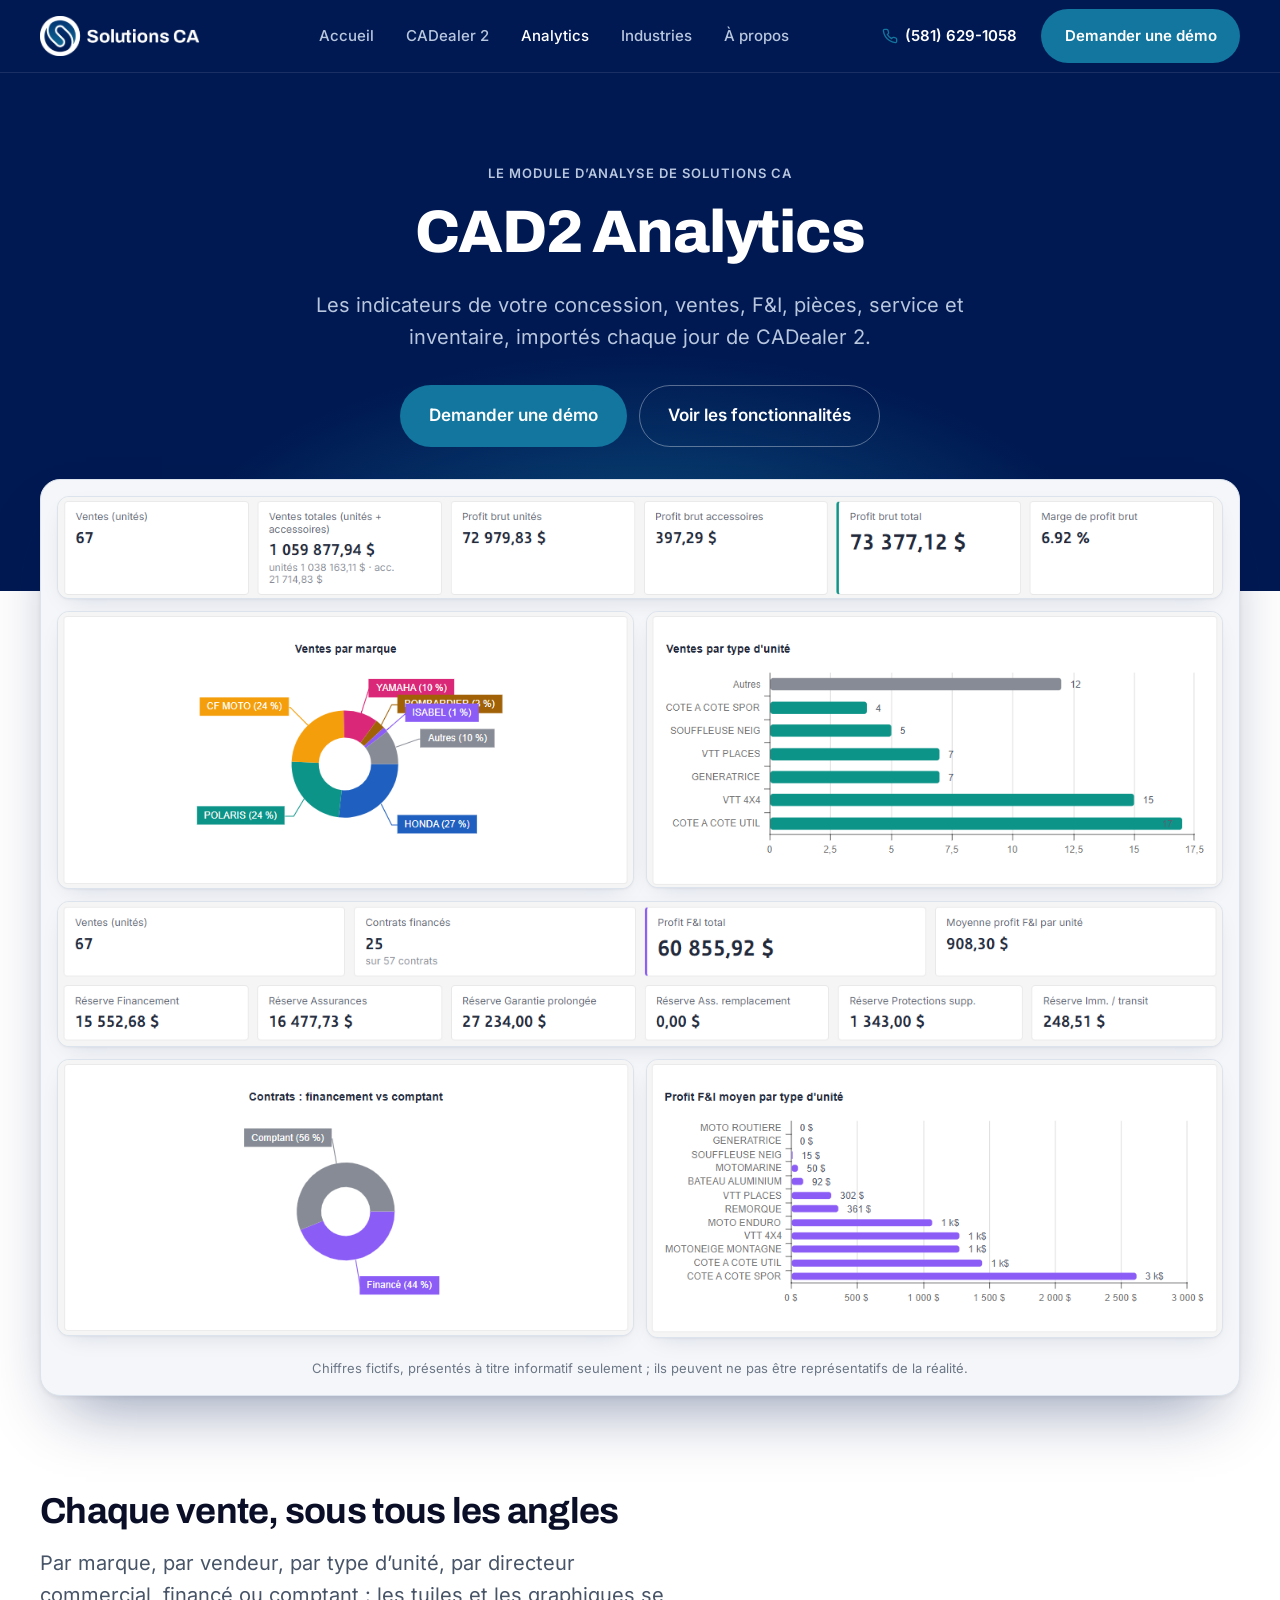
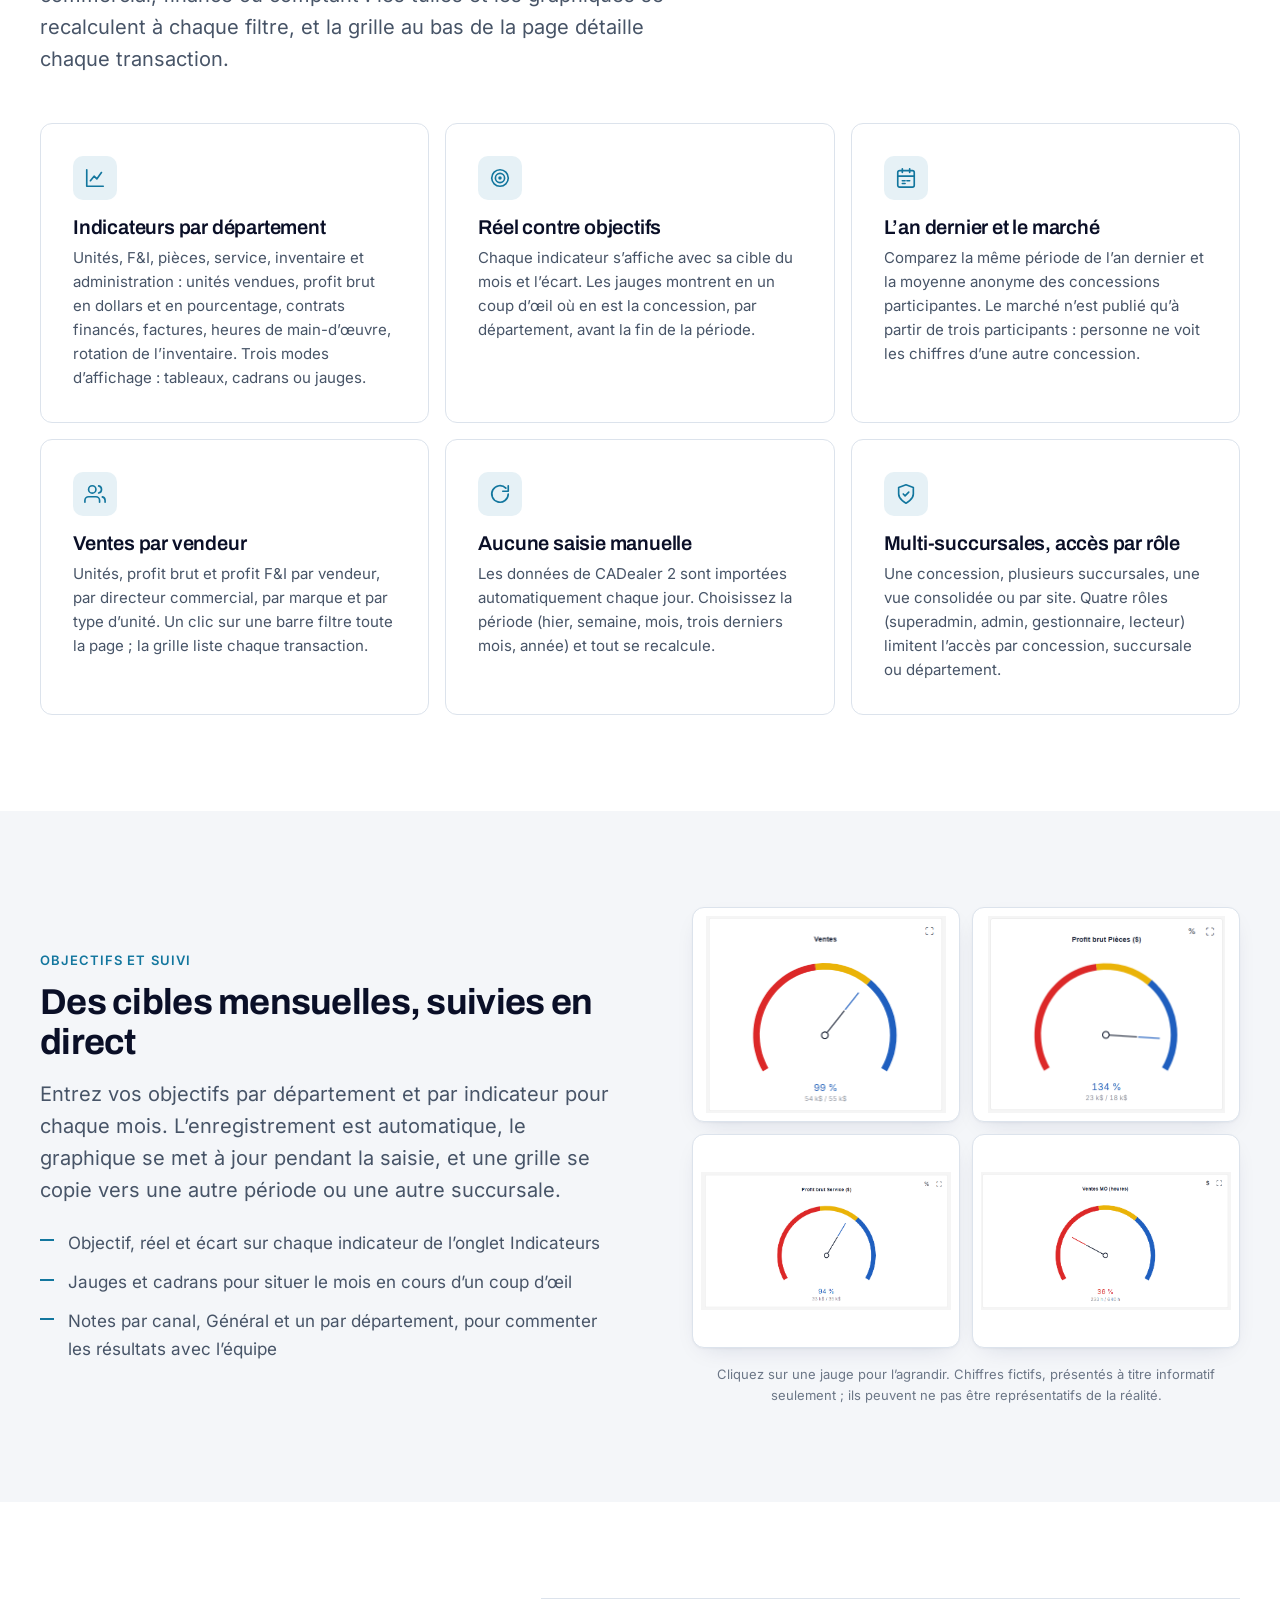
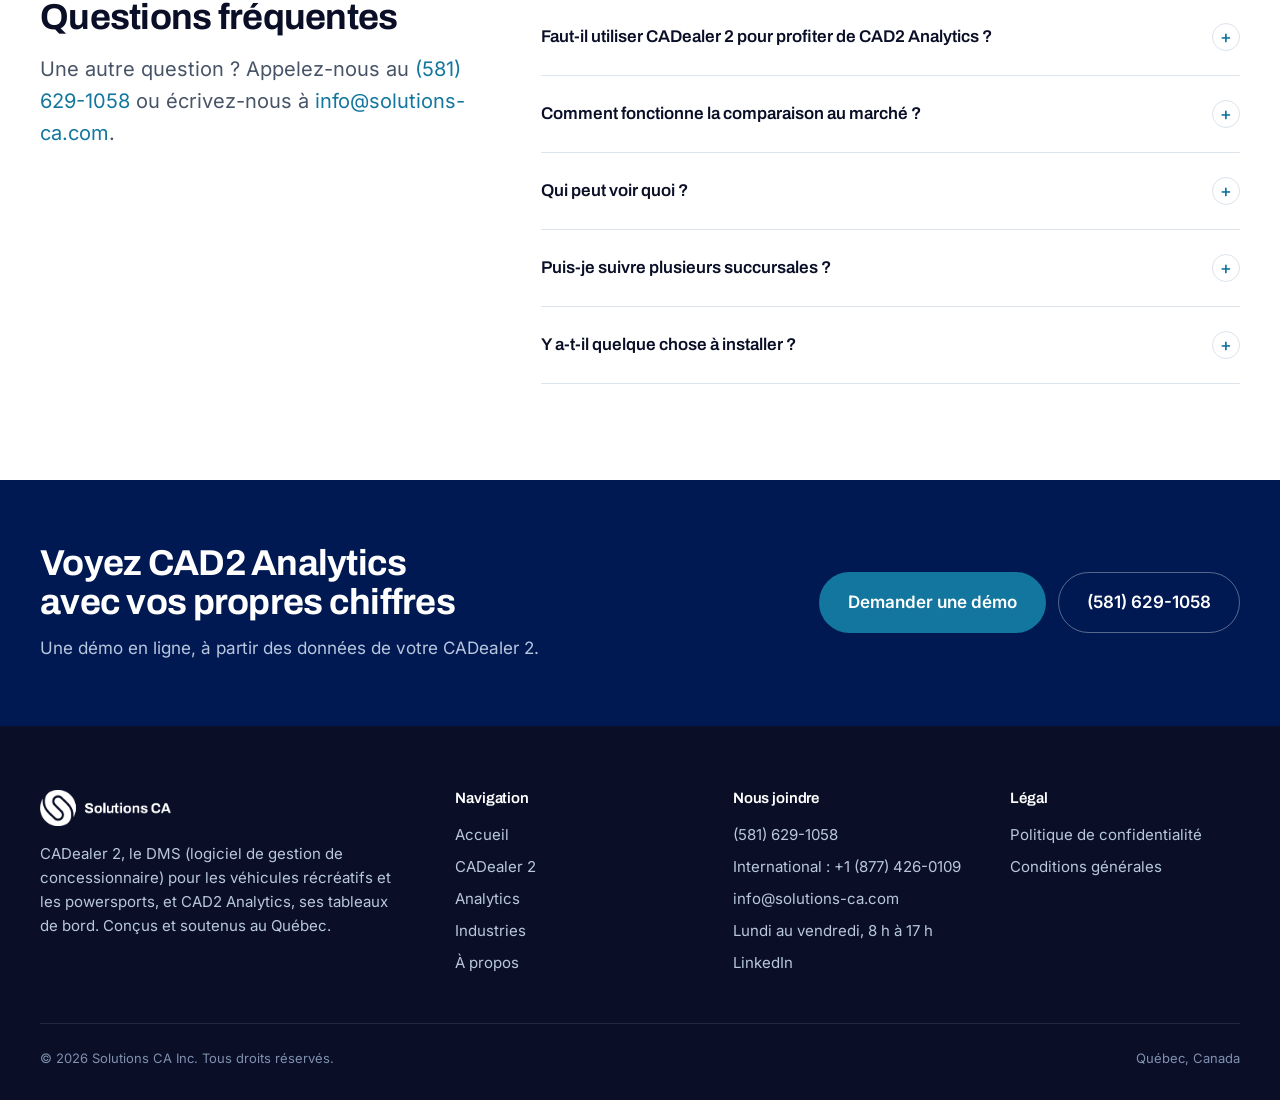
==== analytics.html @ 03534ab8 "Onglet Analytics : page CAD2 Analytics, retrait de Contact, Partenaires responsive - Nouvelle page /" ====
<!DOCTYPE html>
<html lang="fr">
<head>
  <meta charset="UTF-8">
  <meta name="viewport" content="width=device-width, initial-scale=1">
  <meta name="theme-color" content="#001952">
  <title>CAD2 Analytics | Indicateurs de concession | Solutions CA</title>
  <meta name="description" content="Ventes, F&I, pièces, service et inventaire importés chaque jour de CADealer 2, comparés à vos objectifs, à l’an dernier et au marché. Rien à saisir.">
  <meta property="og:type" content="website">
  <meta property="og:locale" content="fr_CA">
  <meta property="og:site_name" content="Solutions CA">
  <meta property="og:title" content="CAD2 Analytics | Indicateurs de concession pour concessionnaires VR et powersports">
  <meta property="og:description" content="Ventes, F&I, pièces, service et inventaire importés chaque jour de CADealer 2, comparés à vos objectifs, à l’an dernier et au marché. Rien à saisir.">
  <meta property="og:url" content="https://solutions-ca.com/analytics">
  <meta property="og:image" content="https://solutions-ca.com/images/logo-couleurs.png">
  <link rel="canonical" href="https://solutions-ca.com/analytics">
  <link rel="icon" href="/images/favicon.png" type="image/png">
  <link rel="preload" href="/components/header.html" as="fetch" crossorigin>
  <link rel="preload" href="/fonts/archivo-var.woff2" as="font" type="font/woff2" crossorigin>
  <link rel="preload" href="/fonts/inter-var.woff2" as="font" type="font/woff2" crossorigin>
  <link rel="stylesheet" href="/css/styles.css">
  <script type="application/ld+json">
  {
    "@context": "https://schema.org",
    "@type": "SoftwareApplication",
    "name": "CAD2 Analytics",
    "applicationCategory": "BusinessApplication",
    "operatingSystem": "Web",
    "url": "https://solutions-ca.com/analytics",
    "description": "Plateforme web d’analyse de performance pour concessionnaires de véhicules récréatifs et powersports. Indicateurs par département importés chaque jour du DMS CADealer 2, objectifs mensuels, comparaison à l’an dernier et au marché.",
    "offers": { "@type": "Offer", "availability": "https://schema.org/InStock" },
    "author": { "@type": "Organization", "name": "Solutions CA Inc.", "url": "https://solutions-ca.com" },
    "isRelatedTo": { "@type": "SoftwareApplication", "name": "CADealer 2", "url": "https://solutions-ca.com/cadealer2" }
  }
  </script>
  <script type="application/ld+json">
  {
    "@context": "https://schema.org",
    "@type": "FAQPage",
    "mainEntity": [
      { "@type": "Question", "name": "Faut-il utiliser CADealer 2 pour profiter de CAD2 Analytics ?",
        "acceptedAnswer": { "@type": "Answer", "text": "Oui. Les indicateurs sont calculés à partir des données de CADealer 2 : inventaire, pièces, service et ventes d’unités au détail. L’import est automatique et quotidien ; il n’y a rien à saisir de votre côté." } },
      { "@type": "Question", "name": "Comment fonctionne la comparaison au marché ?",
        "acceptedAnswer": { "@type": "Answer", "text": "Le marché est la moyenne des concessions participantes qui ont choisi de partager leurs données. Personne ne voit les chiffres d’une autre concession, et la participation est facultative et anynime." } },
      { "@type": "Question", "name": "Qui peut voir quoi ?",
        "acceptedAnswer": { "@type": "Answer", "text": "Chaque utilisateur a un rôle et un accès limité à ses concessions, succursales et départements." } },
      { "@type": "Question", "name": "Puis-je suivre plusieurs succursales ?",
        "acceptedAnswer": { "@type": "Answer", "text": "Oui. Vous êtes propriétaires de vos succursales attitrées. CAD2 Analytics affiche une vue par succursale." } },
      { "@type": "Question", "name": "Y a-t-il quelque chose à installer ?",
        "acceptedAnswer": { "@type": "Answer", "text": "Non. CAD2 Analytics fonctionne dans le navigateur, en français. L’application est hébergée par Solutions CA." } }
    ]
  }
  </script>
</head>
<body>

<div id="header-placeholder"></div>
<script src="/js/includeHeader.js"></script>

<main>

  <!-- EN-TÊTE DE PAGE -->
  <section class="page-hero page-hero-center page-hero-glow">
    <div class="container">
      <div class="page-hero-inner">
        <p class="eyebrow hero-animate">Le module d’analyse de Solutions CA</p>
        <h1 class="hero-animate">CAD2 Analytics</h1>
        <p class="lede hero-animate">Les indicateurs de votre concession, ventes, F&amp;I, pièces, service et inventaire, importés chaque jour de CADealer 2.</p>
        <div class="hero-cta hero-animate">
          <a class="btn btn-primary btn-lg" href="/demo">Demander une démo</a>
          <a class="btn btn-ghost btn-lg" href="#fonctionnalites">Voir les fonctionnalités</a>
        </div>
      </div>
    </div>
  </section>

  <!-- MOSAÏQUE DE L'ONGLET INDICATEURS -->
  <div class="container product-shot-wrap">
    <figure class="product-shot shot-mosaic">
      <img class="shot-wide" src="/images/analytics/tuiles-unites.png" alt="Tuiles du département Unités dans CAD2 Analytics : ventes, ventes totales, profit brut unités, profit brut accessoires, profit brut total et marge de profit brut" width="1452" height="127">
      <div class="shot-row">
        <img src="/images/analytics/ventes-par-marque.png" alt="Graphique en anneau des ventes par marque" width="723" height="346">
        <img src="/images/analytics/ventes-par-type.png" alt="Graphique à barres des ventes par type d’unité" width="722" height="345">
        <img class="shot-wide" src="/images/analytics/tuiles-fi.png" alt="Tuiles du département F&I dans CAD2 Analytics : ventes, contrats financés, profit F&I total, moyenne par unité et les six réserves" width="1448" height="180" loading="lazy">
        <img src="/images/analytics/financement-vs-comptant.png" alt="Graphique en anneau des contrats financés et comptant" width="723" height="346">
        
        <img src="/images/analytics/profit-fi-par-type.png" alt="Graphique à barres du profit F&I moyen par type d’unité" width="721" height="347" loading="lazy">      
      </div>
      <figcaption>Chiffres fictifs, présentés à titre informatif seulement ; ils peuvent ne pas être représentatifs de la réalité.</figcaption>
    </figure>
  </div>

  <!-- FONCTIONNALITÉS -->
  <section class="section" id="fonctionnalites">
    <div class="container">
      <div class="section-head">
        <h2>Chaque vente, sous tous les angles</h2>
        <p>Par marque, par vendeur, par type d’unité, par directeur commercial, financé ou comptant : les tuiles et les graphiques se recalculent à chaque filtre, et la grille au bas de la page détaille chaque transaction.</p>
      </div>
      <div class="features">
        <article class="card feature">
          <div class="icon"><svg class="icon-md" viewBox="0 0 24 24" fill="none" stroke="currentColor" stroke-width="1.8" stroke-linecap="round" stroke-linejoin="round" aria-hidden="true"><path d="M3 3v18h18"/><path d="M7 15l4-5 3 3 5-7"/></svg></div>
          <h3>Indicateurs par département</h3>
          <p>Unités, F&amp;I, pièces, service, inventaire et administration : unités vendues, profit brut en dollars et en pourcentage, contrats financés, factures, heures de main-d’œuvre, rotation de l’inventaire. Trois modes d’affichage : tableaux, cadrans ou jauges.</p>
        </article>
        <article class="card feature">
          <div class="icon"><svg class="icon-md" viewBox="0 0 24 24" fill="none" stroke="currentColor" stroke-width="1.8" stroke-linecap="round" stroke-linejoin="round" aria-hidden="true"><circle cx="12" cy="12" r="9"/><circle cx="12" cy="12" r="5"/><circle cx="12" cy="12" r="1"/></svg></div>
          <h3>Réel contre objectifs</h3>
          <p>Chaque indicateur s’affiche avec sa cible du mois et l’écart. Les jauges montrent en un coup d’œil où en est la concession, par département, avant la fin de la période.</p>
        </article>
        <article class="card feature">
          <div class="icon"><svg class="icon-md" viewBox="0 0 24 24" fill="none" stroke="currentColor" stroke-width="1.8" stroke-linecap="round" stroke-linejoin="round" aria-hidden="true"><rect x="3" y="4" width="18" height="18" rx="2"/><path d="M16 2v4M8 2v4M3 10h18"/><path d="M8 15h3M13 15h3M8 18h3"/></svg></div>
          <h3>L’an dernier et le marché</h3>
          <p>Comparez la même période de l’an dernier et la moyenne anonyme des concessions participantes. Le marché n’est publié qu’à partir de trois participants : personne ne voit les chiffres d’une autre concession.</p>
        </article>
        <article class="card feature">
          <div class="icon"><svg class="icon-md" viewBox="0 0 24 24" fill="none" stroke="currentColor" stroke-width="1.8" stroke-linecap="round" stroke-linejoin="round" aria-hidden="true"><path d="M17 21v-2a4 4 0 0 0-4-4H5a4 4 0 0 0-4 4v2"/><circle cx="9" cy="7" r="4"/><path d="M23 21v-2a4 4 0 0 0-3-3.9M16 3.1a4 4 0 0 1 0 7.8"/></svg></div>
          <h3>Ventes par vendeur</h3>
          <p>Unités, profit brut et profit F&amp;I par vendeur, par directeur commercial, par marque et par type d’unité. Un clic sur une barre filtre toute la page ; la grille liste chaque transaction.</p>
        </article>
        <article class="card feature">
          <div class="icon"><svg class="icon-md" viewBox="0 0 24 24" fill="none" stroke="currentColor" stroke-width="1.8" stroke-linecap="round" stroke-linejoin="round" aria-hidden="true"><path d="M21 12a9 9 0 1 1-2.6-6.4"/><path d="M21 3v6h-6"/></svg></div>
          <h3>Aucune saisie manuelle</h3>
          <p>Les données de CADealer 2 sont importées automatiquement chaque jour. Choisissez la période (hier, semaine, mois, trois derniers mois, année) et tout se recalcule.</p>
        </article>
        <article class="card feature">
          <div class="icon"><svg class="icon-md" viewBox="0 0 24 24" fill="none" stroke="currentColor" stroke-width="1.8" stroke-linecap="round" stroke-linejoin="round" aria-hidden="true"><path d="M12 22s8-4 8-10V5l-8-3-8 3v7c0 6 8 10 8 10z"/><path d="m9 12 2 2 4-4"/></svg></div>
          <h3>Multi-succursales, accès par rôle</h3>
          <p>Une concession, plusieurs succursales, une vue consolidée ou par site. Quatre rôles (superadmin, admin, gestionnaire, lecteur) limitent l’accès par concession, succursale ou département.</p>
        </article>
      </div>
    </div>
  </section>


  <!-- OBJECTIFS -->
  <section class="section section-alt industry industry-flip" id="objectifs">
    <div class="container industry-inner">
      <figure class="industry-media shot-grid">
        <img src="/images/analytics/jauge-ventes.png" alt="Jauge des ventes : 99 % de l’objectif" width="482" height="393" loading="lazy">
        <img src="/images/analytics/jauge-pieces.png" alt="Jauge du profit brut Pièces : 134 % de l’objectif" width="478" height="396" loading="lazy">
        <img src="/images/analytics/jauge-service.png" alt="Jauge du profit brut Service : 94 % de l’objectif" width="731" height="402" loading="lazy">
        <img src="/images/analytics/jauge-mo.png" alt="Jauge des ventes de main-d’œuvre en heures : 36 % de l’objectif" width="723" height="397" loading="lazy">
        <figcaption>Cliquez sur une jauge pour l’agrandir. Chiffres fictifs, présentés à titre informatif seulement ; ils peuvent ne pas être représentatifs de la réalité.</figcaption>
      </figure>
      <div class="industry-body">
        <p class="industry-kicker">Objectifs et suivi</p>
        <h2>Des cibles mensuelles, suivies en direct</h2>
        <p class="lede">Entrez vos objectifs par département et par indicateur pour chaque mois. L’enregistrement est automatique, le graphique se met à jour pendant la saisie, et une grille se copie vers une autre période ou une autre succursale.</p>
        <ul class="industry-points">
          <li>Objectif, réel et écart sur chaque indicateur de l’onglet Indicateurs</li>
          <li>Jauges et cadrans pour situer le mois en cours d’un coup d’œil</li>
          <li>Notes par canal, Général et un par département, pour commenter les résultats avec l’équipe</li>
        </ul>
      </div>
    </div>
  </section>



  <!-- FAQ -->
  <section class="section" id="faq">
    <div class="container faq">
      <div class="section-head">
        <h2>Questions fréquentes</h2>
        <p>Une autre question ? Appelez-nous au <a href="tel:+15816291058">(581) 629-1058</a> ou écrivez-nous à <a href="mailto:info@solutions-ca.com">info@solutions-ca.com</a>.</p>
      </div>
      <div class="faq-list">
        <details>
          <summary>Faut-il utiliser CADealer 2 pour profiter de CAD2 Analytics ?</summary>
          <p>Oui. Les indicateurs sont calculés à partir des données de CADealer 2 : inventaire, pièces, service et ventes d’unités au détail. L’import est automatique et quotidien ; il n’y a rien à saisir ni à exporter.</p>
        </details>
        <details>
          <summary>Comment fonctionne la comparaison au marché ?</summary>
          <p>Le marché est la moyenne des concessions participantes qui ont choisi de partager leurs données. Elle est anonyme et n’est publiée pour une période que lorsqu’au moins trois concessions y ont des données. Personne ne voit les chiffres d’une autre concession, et la participation est facultative.</p>
        </details>
        <details>
          <summary>Qui peut voir quoi ?</summary>
          <p>Chaque utilisateur a un rôle (superadmin, admin, gestionnaire ou lecteur) et un accès limité à ses concessions, succursales et départements. Les données d’une concession sont isolées de celles des autres, dans la base de données et non seulement à l’écran.</p>
        </details>
        <details>
          <summary>Puis-je suivre plusieurs succursales ?</summary>
          <p>Oui. CAD2 Analytics suit la hiérarchie concession → succursales : vue consolidée ou par site, objectifs par succursale, et copie d’une grille d’objectifs d’une succursale à l’autre.</p>
        </details>
        <details>
          <summary>Y a-t-il quelque chose à installer ?</summary>
          <p>Non. CAD2 Analytics fonctionne dans le navigateur, en français, avec les montants en dollars canadiens. L’application est hébergée par Solutions CA et la connexion passe par le hub Solutions CA, comme nos autres modules.</p>
        </details>
      </div>
    </div>
  </section>

  <!-- BANDE D'APPEL -->
  <section class="cta-band">
    <div class="container cta-inner">
      <div>
        <h2>Voyez CAD2 Analytics avec vos propres chiffres</h2>
        <p>Une démo en ligne, à partir des données de votre CADealer 2.</p>
      </div>
      <div class="cta-actions">
        <a class="btn btn-primary btn-lg" href="/demo">Demander une démo</a>
        <a class="btn btn-ghost btn-lg" href="tel:+15816291058">(581) 629-1058</a>
      </div>
    </div>
  </section>

</main>

<div id="footer-placeholder"></div>
<script src="/js/includeFooter.js"></script>
<script src="/js/lightbox.js" defer></script>

</body>
</html>
---- css/styles.css ----
/* =====================================================================
   Solutions CA — styles.css (V3)
   Un seul fichier, organisé en couches :
   1. Tokens   2. Base   3. Composants partagés   4. Header / Footer
   5. Accueil  6. CADealer 2  7. À propos  8. Démo  9. Industries
   10. Pages légales  11. Heros centrés  12. Analytics
   Règle de couleur : marine = texte et bandes sombres ; teal = l'unique
   accent (CTA, liens, icônes). Pas d'autre couleur d'accent.
   ===================================================================== */

@import url('../fonts/archivo.css');
@import url('../fonts/inter.css');

/* ───────────── 1. TOKENS ───────────── */
:root {
  /* Marque */
  --navy:        #001952;
  --navy-deep:   #0A0F27;
  --teal:        #12769E;
  --teal-hover:  #0E5F80;
  --teal-soft:   #E6F1F6;

  /* Neutres */
  --bg:          #ffffff;
  --bg-alt:      #F4F6F9;
  --surface:     #ffffff;
  --line:        #DCE3EC;
  --text:        #0A0F27;
  --text-2:      #475467;
  --text-3:      #6B7686;
  --on-dark:     #ffffff;
  --on-dark-2:   #B8C7DE;
  --on-dark-3:   #7F90AE;

  /* États (formulaire demo) */
  --error:       #B42318;
  --error-bg:    #FEF3F2;
  --success:     #067647;
  --success-bg:  #ECFDF3;

  /* Typographie — Archivo = titres, Inter = corps */
  --font-display: "Archivo", "Inter", "Segoe UI", sans-serif;
  --font-body:    "Inter", "Segoe UI", -apple-system, BlinkMacSystemFont, sans-serif;

  --text-xs:  0.8125rem;
  --text-sm:  0.9375rem;
  --text-md:  1.0625rem;
  --text-lg:  1.25rem;
  --text-xl:  1.625rem;
  --text-2xl: 2.25rem;
  --text-3xl: clamp(2.5rem, 5vw, 3.75rem);

  /* Espacement */
  --space-1: 0.25rem;  --space-2: 0.5rem;  --space-3: 0.75rem; --space-4: 1rem;
  --space-6: 1.5rem;   --space-8: 2rem;    --space-10: 2.5rem; --space-12: 3rem;
  --space-16: 4rem;    --space-24: 6rem;

  /* Formes */
  --radius-sm: 6px; --radius-md: 12px; --radius-lg: 20px; --radius-pill: 999px;
  --shadow-card: 0 1px 2px rgba(10,15,39,.04), 0 8px 24px -12px rgba(0,25,82,.18);

  --container: 1200px;
  --header-h: 72px;
}

/* ───────────── 2. BASE ───────────── */
*, *::before, *::after { box-sizing: border-box; }
html { scroll-padding-top: var(--header-h); scroll-behavior: smooth; }
body {
  margin: 0;
  background: var(--bg);
  color: var(--text);
  font-family: var(--font-body);
  font-size: var(--text-md);
  line-height: 1.6;
  -webkit-font-smoothing: antialiased;
}
h1, h2, h3, h4 { font-family: var(--font-display); line-height: 1.1; letter-spacing: -0.02em; margin: 0; color: var(--text); }
h1 { font-size: var(--text-3xl); font-weight: 800; }
h2 { font-size: var(--text-2xl); font-weight: 700; }
h3 { font-size: var(--text-lg); font-weight: 600; letter-spacing: -0.01em; }
p  { margin: 0; }
a  { color: var(--teal); text-decoration: none; }
a:hover { color: var(--teal-hover); }
img { max-width: 100%; height: auto; display: block; }
ul  { margin: 0; padding: 0; list-style: none; }
button, input, select, textarea { font: inherit; }
button { cursor: pointer; }
:focus-visible { outline: 3px solid var(--teal); outline-offset: 3px; border-radius: var(--radius-sm); }

@media (prefers-reduced-motion: reduce) {
  html { scroll-behavior: auto; }
  *, *::before, *::after { animation-duration: 0.01ms !important; animation-iteration-count: 1 !important; transition-duration: 0.01ms !important; }
}

/* ───────────── 3. COMPOSANTS PARTAGÉS ───────────── */
.container { width: min(var(--container), 100% - 2.5rem); margin-inline: auto; }
.section { padding-block: var(--space-24); }
.section-alt { background: var(--bg-alt); }
.section-head { max-width: 640px; margin-bottom: var(--space-12); }
.section-head p { color: var(--text-2); font-size: var(--text-lg); margin-top: var(--space-4); }
.lede { color: var(--text-2); font-size: var(--text-lg); }
.lede + .lede { margin-top: var(--space-4); }

/* Icône générique (SVG inline, 1 couleur = currentColor) */
.icon-xs { width: 16px; height: 16px; }
.icon-sm { width: 18px; height: 18px; }
.icon-md { width: 22px; height: 22px; }

/* Boutons */
.btn {
  display: inline-flex; align-items: center; justify-content: center; gap: .5rem;
  padding: .85rem 1.4rem;
  border-radius: var(--radius-pill);
  font-weight: 600; font-size: var(--text-sm);
  border: 1.5px solid transparent;
  white-space: nowrap;
  transition: background-color .15s, border-color .15s, color .15s, transform .15s;
}
.btn:active { transform: translateY(1px); }
.btn-lg { padding: 1rem 1.75rem; font-size: var(--text-md); }
.btn-primary { background: var(--teal); color: #fff; }
.btn-primary:hover { background: var(--teal-hover); color: #fff; }
.btn-outline { background: transparent; color: var(--teal); border-color: var(--teal); }
.btn-outline:hover { background: var(--teal-soft); color: var(--teal-hover); }
/* Sur fond sombre */
.btn-ghost { background: transparent; color: var(--on-dark); border-color: rgba(255,255,255,.35); }
.btn-ghost:hover { border-color: #fff; color: #fff; background: rgba(255,255,255,.08); }

/* Carte de base */
.card {
  background: var(--surface);
  border: 1px solid var(--line);
  border-radius: var(--radius-md);
  padding: var(--space-6);
}

/* ───────────── 4. HEADER ───────────── */
/* Header marine (#001952 = --navy), texte clair, logo blanc.
   Réserve la hauteur (et la couleur) tant que includeHeader.js n'a pas injecté
   le header : évite le saut de mise en page et le flash blanc à l'arrivée.
   Le sticky est sur le placeholder et non sur .site-header : un élément sticky
   ne colle que dans les limites de son parent, ici de la même hauteur que lui. */
#header-placeholder { min-height: var(--header-h); position: sticky; top: 0; z-index: 50; background: var(--navy); }

.site-header {
  position: relative;
  background: var(--navy);
  border-bottom: 1px solid rgba(255,255,255,.1);
}
.site-header :focus-visible { outline-color: #fff; }
.header-inner { height: var(--header-h); display: flex; align-items: center; justify-content: space-between; gap: var(--space-6); }
.logo img { height: 40px; width: auto; }
.nav { display: flex; align-items: center; gap: var(--space-8); }
.nav a { color: var(--on-dark-2); font-weight: 500; font-size: var(--text-sm); }
.nav a:hover, .nav a[aria-current="page"] { color: #fff; }
.header-actions { display: flex; align-items: center; gap: var(--space-6); }
.phone { color: #fff; font-weight: 600; font-size: var(--text-sm); display: inline-flex; align-items: center; gap: .45rem; }
.phone svg { color: var(--teal); }
.menu-btn {
  display: none; align-items: center; justify-content: center;
  width: 42px; height: 42px;
  background: none; border: 1px solid rgba(255,255,255,.3); border-radius: var(--radius-sm); color: #fff;
}
.menu-btn svg { width: 22px; height: 22px; }
.menu-btn .icon-close { display: none; }
.site-header.open .menu-btn .icon-open { display: none; }
.site-header.open .menu-btn .icon-close { display: block; }

@media (max-width: 960px) {
  .nav, .phone { display: none; }
  .menu-btn { display: inline-flex; }
  .site-header.open .nav {
    display: flex; flex-direction: column; align-items: stretch; gap: 0;
    position: absolute; left: 0; right: 0; top: 100%;
    background: var(--navy); border-bottom: 1px solid rgba(255,255,255,.1);
    padding: var(--space-2) 0;
  }
  .site-header.open .nav a { padding: .9rem 1.25rem; border-bottom: 1px solid rgba(255,255,255,.1); }
  .site-header.open .nav a:last-child { border-bottom: 0; }
  .header-actions .btn { padding: .7rem 1.1rem; }
}
@media (max-width: 420px) {
  .header-actions .btn-label-long { display: none; }
}
@media (min-width: 421px) {
  .header-actions .btn-label-short { display: none; }
}

/* ───────────── 4. FOOTER ───────────── */
.site-footer { background: var(--navy-deep); color: var(--on-dark-2); padding: var(--space-16) 0 var(--space-8); font-size: var(--text-sm); }
.footer-grid { display: grid; grid-template-columns: 1.6fr 1fr 1fr 1fr; gap: var(--space-12); }
.footer-grid img { height: 36px; width: auto; margin-bottom: var(--space-4); }
.footer-grid h3 { color: #fff; font-size: var(--text-sm); font-weight: 600; margin-bottom: var(--space-4); }
.footer-grid li + li { margin-top: var(--space-2); }
.footer-grid a { color: var(--on-dark-2); }
.footer-grid a:hover { color: #fff; }
.footer-bottom {
  margin-top: var(--space-12); padding-top: var(--space-6);
  border-top: 1px solid rgba(255,255,255,.1);
  display: flex; justify-content: space-between; gap: var(--space-4); flex-wrap: wrap;
  color: var(--on-dark-3); font-size: var(--text-xs);
}
@media (max-width: 960px) { .footer-grid { grid-template-columns: 1fr 1fr; gap: var(--space-8); } }
@media (max-width: 520px) { .footer-grid { grid-template-columns: 1fr; } }

/* ───────────── 5. ACCUEIL — HERO ───────────── */
.hero { position: relative; background: var(--navy); color: var(--on-dark); overflow: hidden; }
.hero-media {
  position: absolute; inset: 0 0 0 auto; width: 62%;
  background-image: url('../illustrations/motodroite2.JPG');
  background-size: cover; background-position: 70% center;
  -webkit-mask-image: linear-gradient(to right, transparent 0%, #000 42%);
          mask-image: linear-gradient(to right, transparent 0%, #000 42%);
  opacity: .92;
}
.hero-media::after { content: ""; position: absolute; inset: 0; background: linear-gradient(180deg, rgba(0,25,82,.15), rgba(0,25,82,.55)); }
.hero-inner { position: relative; z-index: 1; padding: clamp(4.5rem, 9vw, 8rem) 0 clamp(3rem, 6vw, 5rem); max-width: 620px; }
.hero h1 { color: #fff; }
.hero p.lede { color: var(--on-dark-2); margin-top: var(--space-6); max-width: 54ch; }
.hero-cta { display: flex; flex-wrap: wrap; gap: var(--space-3); margin-top: var(--space-8); }

/* Animations automatiques du site : l'entrée du hero et l'emblème flottant de À propos (section 7). */
.hero-animate { opacity: 0; transform: translateY(14px); animation: rise .7s cubic-bezier(.2,.7,.2,1) forwards; }
.hero-animate:nth-child(2) { animation-delay: .1s; }
.hero-animate:nth-child(3) { animation-delay: .2s; }
.hero-animate:nth-child(4) { animation-delay: .3s; }
@keyframes rise { to { opacity: 1; transform: none; } }

.hero-facts {
  position: relative; z-index: 1;
  border-top: 1px solid rgba(255,255,255,.14);
  background: rgba(0,25,82,.55);
  backdrop-filter: blur(10px); -webkit-backdrop-filter: blur(10px);
}
.hero-facts ul { display: grid; grid-template-columns: repeat(4, 1fr); }
.hero-facts li { padding: var(--space-6) var(--space-6) var(--space-6) 0; border-right: 1px solid rgba(255,255,255,.14); }
.hero-facts li + li { padding-left: var(--space-6); }
.hero-facts li:last-child { border-right: 0; }
.hero-facts strong { display: block; font-family: var(--font-display); font-size: var(--text-xl); font-weight: 700; letter-spacing: -0.02em; color: #fff; }
.hero-facts span { color: var(--on-dark-2); font-size: var(--text-sm); }

@media (max-width: 960px) {
  .hero-media {
    width: 100%; opacity: .5;
    -webkit-mask-image: linear-gradient(to bottom, transparent 20%, #000 70%);
            mask-image: linear-gradient(to bottom, transparent 20%, #000 70%);
  }
  .hero-facts ul { grid-template-columns: repeat(2, 1fr); }
  .hero-facts li { border-right: 0; border-bottom: 1px solid rgba(255,255,255,.14); padding-left: 0 !important; }
  .hero-facts li:nth-last-child(-n+2) { border-bottom: 0; }
}

/* ───────────── 5. ACCUEIL — MODULES ───────────── */
.modules { display: grid; grid-template-columns: repeat(4, 1fr); gap: var(--space-4); }
.module { transition: border-color .15s; }
.module:hover { border-color: var(--teal); }
.module .icon { width: 44px; height: 44px; border-radius: 10px; background: var(--teal-soft); color: var(--teal); display: grid; place-items: center; margin-bottom: var(--space-4); }
.module p { color: var(--text-2); font-size: var(--text-sm); margin-top: var(--space-2); }
.modules-foot { margin-top: var(--space-8); display: flex; align-items: center; gap: var(--space-6); flex-wrap: wrap; }
.modules-foot p { color: var(--text-2); }
@media (max-width: 960px) { .modules { grid-template-columns: repeat(2, 1fr); } }
@media (max-width: 520px) { .modules { grid-template-columns: 1fr; } }

/* ───────────── 5. ACCUEIL — POURQUOI ───────────── */
.why { display: grid; grid-template-columns: 1.1fr 1fr; gap: var(--space-16); align-items: start; }
.why h2 + .lede { margin-top: var(--space-4); }
.why-list { display: grid; gap: var(--space-4); }
.why-list li { display: grid; grid-template-columns: 36px 1fr; gap: var(--space-4); }
.why-list .check { width: 36px; height: 36px; border-radius: 50%; background: var(--teal); color: #fff; display: grid; place-items: center; }
.why-list h3 { font-size: var(--text-md); }
.why-list p { color: var(--text-2); font-size: var(--text-sm); margin-top: var(--space-1); }
@media (max-width: 960px) { .why { grid-template-columns: 1fr; gap: var(--space-10); } }

/* ───────────── 5. ACCUEIL — MARQUES (défilement) ───────────── */
.brands { padding-block: var(--space-12); border-top: 1px solid var(--line); border-bottom: 1px solid var(--line); }
.brands-inner { display: grid; grid-template-columns: 260px 1fr; gap: var(--space-8); align-items: center; }
.brands-inner p { color: var(--text-2); font-size: var(--text-sm); }
.brand-track {
  overflow: hidden;
  -webkit-mask-image: linear-gradient(to right, transparent, #000 10%, #000 90%, transparent);
          mask-image: linear-gradient(to right, transparent, #000 10%, #000 90%, transparent);
}
.brand-track ul { display: flex; align-items: center; gap: var(--space-12); width: max-content; animation: marquee 48s linear infinite; }
.brand-track img { height: 44px; width: auto; filter: grayscale(100%); opacity: .7; transition: filter .2s, opacity .2s; }
.brand-track img:hover { filter: none; opacity: 1; }
@keyframes marquee { to { transform: translateX(-50%); } }
@media (max-width: 960px) { .brands-inner { grid-template-columns: 1fr; } }
@media (prefers-reduced-motion: reduce) { .brand-track ul { animation: none; flex-wrap: wrap; width: auto; } .brand-track { mask-image: none; -webkit-mask-image: none; } }

/* ───────────── 5. ACCUEIL — TÉMOIGNAGES ───────────── */
.testi-head { display: flex; justify-content: space-between; align-items: flex-end; gap: var(--space-8); margin-bottom: var(--space-12); }
.testi-head .section-head { margin-bottom: 0; }
.testi-nav { display: flex; gap: var(--space-2); flex-shrink: 0; }
.testi-nav button {
  width: 44px; height: 44px; border-radius: 50%;
  border: 1px solid var(--line); background: var(--surface); color: var(--text);
  display: grid; place-items: center;
  transition: border-color .15s, color .15s;
}
.testi-nav button:hover { border-color: var(--teal); color: var(--teal); }
.testi-track {
  display: grid; grid-auto-flow: column;
  grid-auto-columns: calc((100% - 2 * var(--space-4)) / 3);
  gap: var(--space-4);
  overflow-x: auto; scroll-snap-type: x mandatory;
  scrollbar-width: none;
  /* overflow-x rogne aussi verticalement : on réserve la place du relief au survol
     (montée de 3px + ombre) sans décaler la section. */
  padding: 4px 0 var(--space-6); margin: -4px 0 calc(-1 * var(--space-6));
}
.testi-track::-webkit-scrollbar { display: none; }
.testi {
  scroll-snap-align: start; padding: var(--space-8); display: flex; flex-direction: column; gap: var(--space-6);
  transition: transform .2s, border-color .2s, box-shadow .2s;
}
.testi:hover { transform: translateY(-3px); border-color: var(--teal); box-shadow: var(--shadow-card); }
@media (prefers-reduced-motion: reduce) { .testi:hover { transform: none; } }
.testi blockquote { margin: 0; font-size: var(--text-md); color: var(--text); flex: 1; }
.testi blockquote::before { content: "“"; display: block; font-family: var(--font-display); font-size: 3rem; line-height: .6; color: var(--teal); margin-bottom: var(--space-4); }
.testi footer { display: flex; align-items: center; gap: var(--space-3); }
.testi .avatar { width: 40px; height: 40px; border-radius: 50%; background: var(--teal-soft); color: var(--teal); font-family: var(--font-display); font-weight: 700; font-size: var(--text-xs); display: grid; place-items: center; }
.testi cite { font-style: normal; display: block; line-height: 1.3; }
.testi cite strong { display: block; font-size: var(--text-sm); }
.testi cite span { color: var(--text-3); font-size: var(--text-xs); }
@media (max-width: 960px) { .testi-track { grid-auto-columns: calc((100% - var(--space-4)) / 2); } }
@media (max-width: 640px) { .testi-track { grid-auto-columns: 88%; } .testi-head { flex-direction: column; align-items: flex-start; } }

/* ───────────── 5. ACCUEIL — PARTENAIRES ───────────── */
.partners { display: grid; grid-template-columns: repeat(4, minmax(0, 1fr)); gap: var(--space-4); }
.partner { display: flex; align-items: center; justify-content: center; min-height: 120px; padding: var(--space-6); transition: border-color .15s; }
.partner:hover { border-color: var(--teal); }
/* minmax(0, 1fr) + max-width 100 % : les colonnes peuvent rétrécir sous la largeur du logo
   (sinon la grille déborde du conteneur sur mobile). */
.partner img { max-height: 56px; width: auto; max-width: min(160px, 100%); }
@media (max-width: 960px) { .partners { grid-template-columns: repeat(2, minmax(0, 1fr)); } }
@media (max-width: 400px) { .partner { min-height: 96px; padding: var(--space-4); } .partner img { max-height: 44px; } }

/* ───────────── 5. ACCUEIL — BANDE D'APPEL ───────────── */
.cta-band { background: var(--navy); color: var(--on-dark); padding-block: var(--space-16); }
.cta-inner { display: flex; align-items: center; justify-content: space-between; gap: var(--space-8); flex-wrap: wrap; }
.cta-band h2 { color: #fff; max-width: 20ch; }
.cta-band p { color: var(--on-dark-2); margin-top: var(--space-3); }
.cta-actions { display: flex; gap: var(--space-3); flex-wrap: wrap; }

/* ───────────── 6. CADEALER 2 — EN-TÊTE DE PAGE ───────────── */
.page-hero { background: var(--navy); color: var(--on-dark); }
/* Le bas est allongé pour que la capture d'écran chevauche la bande marine. */
.page-hero-inner { padding: clamp(3.5rem, 7vw, 6rem) 0 clamp(6rem, 12vw, 9rem); max-width: 680px; }
.page-hero h1 { color: #fff; }
.page-hero p.lede { color: var(--on-dark-2); margin-top: var(--space-6); max-width: 58ch; }
.eyebrow { font-size: var(--text-xs); font-weight: 600; letter-spacing: .08em; text-transform: uppercase; color: var(--on-dark-2); margin-bottom: var(--space-4); }

.product-shot-wrap { margin-top: clamp(-7rem, -9vw, -4rem); position: relative; }
.product-shot { margin: 0; }
.product-shot img {
  width: 100%;
  border-radius: var(--radius-md);
  border: 1px solid var(--line);
  box-shadow: 0 2px 4px rgba(10,15,39,.06), 0 24px 48px -16px rgba(0,25,82,.35);
  background: #fff;
}
.product-shot figcaption { margin-top: var(--space-3); color: var(--text-3); font-size: var(--text-xs); text-align: center; }

/* ───────────── 6. CADEALER 2 — FONCTIONNALITÉS ───────────── */
.features { display: grid; grid-template-columns: repeat(3, 1fr); gap: var(--space-4); }
.feature { padding: var(--space-8); }
.feature .icon { width: 44px; height: 44px; border-radius: 10px; background: var(--teal-soft); color: var(--teal); display: grid; place-items: center; margin-bottom: var(--space-4); }
.feature p { color: var(--text-2); font-size: var(--text-sm); margin-top: var(--space-2); }
@media (max-width: 960px) { .features { grid-template-columns: repeat(2, 1fr); } }
@media (max-width: 640px) { .features { grid-template-columns: 1fr; } .feature { padding: var(--space-6); } }

/* ───────────── 6. CADEALER 2 — MODULE F&I ───────────── */
/* Photo fondue dans le fond de section, même recette que .hero-media sur l'accueil :
   ancrée au bord gauche, masquée vers le texte (droite) et vers le titre (haut),
   avec un léger voile couleur --bg-alt pour garder le titre lisible. */
#fi { position: relative; overflow: hidden; }
.fi { position: relative; z-index: 1; display: grid; grid-template-columns: 1fr 1.2fr; gap: var(--space-16); align-items: start; }
.fi h2 + .lede { margin-top: var(--space-4); }
.fi-media {
  position: absolute; inset: 0 auto 0 0; width: 48%;
  -webkit-mask-image: linear-gradient(to right, #000 50%, transparent 100%);
          mask-image: linear-gradient(to right, #000 50%, transparent 100%);
}
.fi-media img {
  width: 100%; height: 100%; object-fit: cover; object-position: 35% center;
  -webkit-mask-image: linear-gradient(to bottom, transparent 0%, #000 55%);
          mask-image: linear-gradient(to bottom, transparent 0%, #000 55%);
}
.fi-media::after { content: ""; position: absolute; inset: 0; background: linear-gradient(180deg, rgba(244,246,249,.7), rgba(244,246,249,.1)); }
.fi-steps { margin: 0; padding: 0; list-style: none; display: grid; gap: var(--space-4); }
.fi-steps li { display: grid; grid-template-columns: 36px 1fr; gap: var(--space-4); }
.fi-num { width: 36px; height: 36px; border-radius: 50%; background: var(--teal); color: #fff; font-family: var(--font-display); font-weight: 700; display: grid; place-items: center; }
.fi-steps h3 { font-size: var(--text-md); }
.fi-steps p { color: var(--text-2); font-size: var(--text-sm); margin-top: var(--space-1); }
@media (max-width: 960px) {
  .fi { grid-template-columns: 1fr; gap: var(--space-10); }
  /* Une colonne : la photo passe en tête de section, pleine largeur, fondue vers le bas. */
  .fi-media { position: relative; inset: auto; width: auto; height: 260px; margin: calc(-1 * var(--space-24)) 0 var(--space-8); -webkit-mask-image: none; mask-image: none; }
  .fi-media img { -webkit-mask-image: linear-gradient(to bottom, #000 40%, transparent 100%); mask-image: linear-gradient(to bottom, #000 40%, transparent 100%); }
  .fi-media::after { background: linear-gradient(180deg, rgba(244,246,249,.1), rgba(244,246,249,.5)); }
}

/* ───────────── 6. CADEALER 2 — FAQ ───────────── */
.faq { display: grid; grid-template-columns: 1fr 1.6fr; gap: var(--space-16); align-items: start; }
.faq-list { border-top: 1px solid var(--line); }
.faq-list details { border-bottom: 1px solid var(--line); }
.faq-list summary {
  list-style: none; cursor: pointer;
  display: flex; justify-content: space-between; align-items: center; gap: var(--space-6);
  padding: var(--space-6) 0;
  font-family: var(--font-display); font-weight: 600; font-size: var(--text-md); color: var(--text);
}
.faq-list summary::-webkit-details-marker { display: none; }
.faq-list summary::after {
  content: "+"; flex-shrink: 0;
  width: 28px; height: 28px; border-radius: 50%; border: 1px solid var(--line);
  display: grid; place-items: center;
  color: var(--teal); font-family: var(--font-body); font-weight: 500; font-size: 1.1rem; line-height: 1;
  transition: transform .2s, border-color .15s;
}
.faq-list summary:hover { color: var(--teal); }
.faq-list summary:hover::after { border-color: var(--teal); }
.faq-list details[open] summary::after { transform: rotate(45deg); }
.faq-list details p { color: var(--text-2); padding-bottom: var(--space-6); max-width: 65ch; }
@media (max-width: 960px) { .faq { grid-template-columns: 1fr; gap: 0; } }

/* ───────────── 7. À PROPOS ───────────── */
/* En-tête sans capture qui chevauche : bas normal. */
.page-hero-short .page-hero-inner { padding-bottom: clamp(3.5rem, 7vw, 6rem); }

.pillars { display: grid; grid-template-columns: repeat(3, 1fr); gap: var(--space-12) var(--space-8); }
.pillars li { border-top: 1px solid var(--line); padding-top: var(--space-6); }
.pillars .icon { width: 44px; height: 44px; border-radius: 10px; background: var(--teal-soft); color: var(--teal); display: grid; place-items: center; margin-bottom: var(--space-4); }
.pillars p { color: var(--text-2); font-size: var(--text-sm); margin-top: var(--space-2); }
@media (max-width: 960px) { .pillars { grid-template-columns: repeat(2, 1fr); } }
@media (max-width: 520px) { .pillars { grid-template-columns: 1fr; gap: var(--space-8); } }

.story { display: grid; grid-template-columns: 1fr 1.1fr; gap: var(--space-16); align-items: center; }
.story-photo { width: 100%; aspect-ratio: 5 / 4; object-fit: cover; border-radius: var(--radius-md); }
.story h2 + .lede { margin-top: var(--space-4); }
.results { margin-top: var(--space-8); display: grid; gap: var(--space-3); }
.results li { padding-left: var(--space-4); border-left: 3px solid var(--teal); color: var(--text-2); }
.results strong { color: var(--text); }
@media (max-width: 960px) { .story { grid-template-columns: 1fr; gap: var(--space-10); } }

.included { margin-top: var(--space-16); padding: var(--space-10); }
.included h3 { font-size: var(--text-xl); margin-bottom: var(--space-6); }
.checklist { columns: 2; column-gap: var(--space-10); }
.checklist li { break-inside: avoid; margin-bottom: var(--space-3); }
.checklist li { position: relative; padding-left: 2rem; color: var(--text-2); }
.checklist li::before {
  content: ""; position: absolute; left: 0; top: .2em;
  width: 1.25rem; height: 1.25rem; border-radius: 50%; background: var(--teal);
  /* coche blanche en SVG inline */
  background-image: url("data:image/svg+xml,%3Csvg xmlns='http://www.w3.org/2000/svg' viewBox='0 0 24 24' fill='none' stroke='white' stroke-width='3' stroke-linecap='round' stroke-linejoin='round'%3E%3Cpath d='M20 6 9 17l-5-5'/%3E%3C/svg%3E");
  background-size: 70%; background-repeat: no-repeat; background-position: center;
}
@media (max-width: 640px) { .included { padding: var(--space-6); } .checklist { columns: 1; } }

/* En-tête À propos : texte + emblème Solutions CA qui flotte, avec halo teal
   (repris de l'accueil V2). Coupé par prefers-reduced-motion (section 2). */
.page-hero-split { display: grid; grid-template-columns: 1fr auto; gap: var(--space-12); align-items: center; }
.hero-emblem {
  width: clamp(180px, 24vw, 300px); height: auto;
  margin-right: clamp(0rem, 4vw, 4rem);
  border-radius: 50%; background: #fff;
  box-shadow: 0 0 48px rgba(18,118,158,.55), 0 0 0 1px rgba(255,255,255,.08);
  animation: floatTilt 6s ease-in-out infinite;
}
@keyframes floatTilt {
  0%, 50%, 100% { transform: translateY(0) rotate3d(1, 1, 0, 0deg);  box-shadow: 0 0 48px rgba(18,118,158,.55), 0 0 0 1px rgba(255,255,255,.08); }
  25%           { transform: translateY(-12px) rotate3d(1, 1, 0, 4deg);  box-shadow: 0 12px 64px rgba(18,118,158,.7), 0 0 0 1px rgba(255,255,255,.08); }
  75%           { transform: translateY(-12px) rotate3d(-1, 1, 0, -4deg); box-shadow: 0 12px 64px rgba(18,118,158,.7), 0 0 0 1px rgba(255,255,255,.08); }
}
@media (max-width: 760px) {
  .page-hero-split { grid-template-columns: 1fr; gap: 0; }
  .hero-emblem { width: 140px; margin: 0 0 var(--space-12); order: 2; }
}

/* ───────────── 8. DÉMO — FORMULAIRE ───────────── */
.sr-only { position: absolute; width: 1px; height: 1px; overflow: hidden; clip: rect(0 0 0 0); white-space: nowrap; }
.hp { position: absolute; left: -9999px; width: 1px; height: 1px; overflow: hidden; }

.form-layout { display: grid; grid-template-columns: 1.5fr 1fr; gap: var(--space-8); align-items: start; }
.form-card { padding: clamp(1.5rem, 4vw, 2.5rem); box-shadow: var(--shadow-card); }
.form-card h2 { font-size: var(--text-xl); }
.form-note { color: var(--text-3); font-size: var(--text-xs); margin-top: var(--space-2); }

.fields { display: grid; grid-template-columns: 1fr 1fr; gap: var(--space-4) var(--space-6); margin: var(--space-8) 0 var(--space-6); }
.field-full { grid-column: 1 / -1; }
.field label { display: block; font-size: var(--text-sm); font-weight: 600; margin-bottom: var(--space-2); }
.field input, .field textarea {
  width: 100%; padding: .75rem .9rem;
  border: 1.5px solid var(--line); border-radius: var(--radius-sm);
  background: var(--surface); color: var(--text); font-size: var(--text-md);
  transition: border-color .15s, box-shadow .15s;
}
.field textarea { resize: vertical; min-height: 8rem; }
.field input:hover, .field textarea:hover { border-color: #C3CDDB; }
.field input:focus, .field textarea:focus { outline: none; border-color: var(--teal); box-shadow: 0 0 0 3px var(--teal-soft); }
.field [aria-invalid="true"] { border-color: var(--error); }
.field [aria-invalid="true"]:focus { box-shadow: 0 0 0 3px var(--error-bg); }
.field-error { color: var(--error); font-size: var(--text-xs); margin-top: var(--space-1); }

.form-status { background: var(--error-bg); color: var(--error); border-radius: var(--radius-sm); padding: var(--space-3) var(--space-4); font-size: var(--text-sm); margin-bottom: var(--space-4); }
.form-card .btn[type="submit"] { width: 100%; }
.btn.is-busy { opacity: .7; cursor: progress; }
.btn.is-busy::after { content: ""; width: 1em; height: 1em; border: 2px solid currentColor; border-right-color: transparent; border-radius: 50%; animation: spin .7s linear infinite; }
@keyframes spin { to { transform: rotate(360deg); } }
.form-legal { color: var(--text-3); font-size: var(--text-xs); margin-top: var(--space-4); text-align: center; }
/* Le badge reCAPTCHA est remplacé par la mention ci-dessus (permis par Google). */
.grecaptcha-badge { visibility: hidden; }

.form-success { text-align: center; padding: var(--space-8) 0; }
.form-success:focus { outline: none; }
.form-success .check { width: 56px; height: 56px; border-radius: 50%; background: var(--success-bg); color: var(--success); display: inline-grid; place-items: center; margin-bottom: var(--space-6); }
.form-success p { color: var(--text-2); max-width: 46ch; margin: var(--space-4) auto var(--space-8); }

.contact-aside { display: grid; gap: var(--space-4); }
.contact-aside h3 { font-size: var(--text-md); margin-bottom: var(--space-4); }
.contact-card li { display: flex; flex-direction: column; padding: var(--space-3) 0; border-top: 1px solid var(--line); font-size: var(--text-sm); }
.contact-card li:first-child { border-top: 0; padding-top: 0; }
.contact-card li span { color: var(--text-3); font-size: var(--text-xs); }
.contact-card a { font-weight: 600; }
.demo-perks .checklist { columns: 1; }
.demo-perks .checklist li { font-size: var(--text-sm); }
.aside-demo p { color: var(--text-2); font-size: var(--text-sm); margin: calc(-1 * var(--space-2)) 0 var(--space-4); }

@media (max-width: 960px) { .form-layout { grid-template-columns: 1fr; } }
@media (max-width: 560px) { .fields { grid-template-columns: 1fr; } }

/* ───────────── 9. INDUSTRIES ───────────── */
/* Sommaire collant sous le header : chaque pastille saute à son industrie. */
.industry-nav { position: sticky; top: var(--header-h); z-index: 40; background: rgba(255,255,255,.92); backdrop-filter: blur(10px); -webkit-backdrop-filter: blur(10px); border-bottom: 1px solid var(--line); }
.industry-nav ul { display: flex; gap: var(--space-2); overflow-x: auto; scrollbar-width: none; padding-block: var(--space-3); }
.industry-nav ul::-webkit-scrollbar { display: none; }
.industry-nav a {
  display: inline-flex; align-items: center; gap: .5rem; white-space: nowrap;
  padding: .45rem .9rem; border: 1px solid var(--line); border-radius: var(--radius-pill);
  color: var(--text-2); font-size: var(--text-sm); font-weight: 500;
  transition: border-color .15s, color .15s, background-color .15s;
}
.industry-nav a span { font-family: var(--font-display); font-weight: 700; font-size: var(--text-xs); color: var(--teal); }
.industry-nav a:hover { border-color: var(--teal); color: var(--text); background: var(--teal-soft); }
.industry { scroll-margin-top: calc(var(--header-h) + 60px); }

.industry-inner { display: grid; grid-template-columns: 1.05fr 1fr; gap: clamp(2rem, 6vw, 5rem); align-items: center; }
.industry-flip .industry-media { order: 2; }
.industry-media { position: relative; margin: 0; }
.industry-media img { width: 100%; aspect-ratio: 4 / 3; object-fit: cover; border-radius: var(--radius-lg); }
.industry-num {
  position: absolute; left: var(--space-6); bottom: calc(-1 * var(--space-6));
  font-family: var(--font-display); font-weight: 800; font-size: clamp(3rem, 7vw, 5rem); line-height: 1;
  color: var(--navy); -webkit-text-stroke: 0; background: var(--bg); padding: .1em .25em .05em; border-radius: var(--radius-md);
}
.section-alt .industry-num { background: var(--bg-alt); }
.industry-flip .industry-num { left: auto; right: var(--space-6); }

.industry-kicker { color: var(--teal); font-size: var(--text-xs); font-weight: 600; letter-spacing: .08em; text-transform: uppercase; margin-bottom: var(--space-3); }
.industry-body .lede { margin-top: var(--space-4); }
.industry-points { margin-top: var(--space-6); display: grid; gap: var(--space-3); }
.industry-points li { position: relative; padding-left: 1.75rem; color: var(--text-2); }
.industry-points li::before { content: ""; position: absolute; left: 0; top: .55em; width: .9rem; height: 2px; background: var(--teal); }

.industry-ref { margin-top: var(--space-8); padding-top: var(--space-6); border-top: 1px solid var(--line); }
.industry-ref > p:first-child { font-size: var(--text-xs); font-weight: 600; letter-spacing: .08em; text-transform: uppercase; color: var(--text-3); margin-bottom: var(--space-4); }
.ref-logos { display: flex; flex-wrap: wrap; align-items: center; gap: var(--space-4) var(--space-6); }
.ref-logos img { height: 26px; width: auto; max-width: 110px; object-fit: contain; filter: grayscale(100%); opacity: .7; transition: filter .2s, opacity .2s; }
.ref-logos img:hover { filter: none; opacity: 1; }
.ref-logos img.lg { height: 40px; } /* logos carrés ou empilés, illisibles à 26px */
.ref-logos + .ref-note { margin-top: var(--space-4); }
.ref-text { font-family: var(--font-display); font-weight: 700; color: var(--text-3); }
.ref-note { color: var(--text-2); font-size: var(--text-sm); }

@media (max-width: 960px) {
  .industry-inner { grid-template-columns: 1fr; }
  .industry-flip .industry-media { order: 0; }
  .industry-body { margin-top: var(--space-6); }
}

/* ───────────── 10. PAGES LÉGALES ───────────── */
/* Texte long (politique de confidentialité, conditions) : colonne de lecture étroite. */
.legal { max-width: 72ch; }
.legal h2 { font-size: var(--text-xl); }
.legal h3 { margin-top: var(--space-8); }
.legal h2 + p, .legal h3 + p { margin-top: var(--space-3); }
.legal p { color: var(--text-2); }
.legal p + p { margin-top: var(--space-4); }
.legal p + h2, .legal ul + h2 { margin-top: var(--space-12); }
.legal ul { list-style: disc; padding-left: 1.4rem; margin-top: var(--space-3); color: var(--text-2); }
.legal li + li { margin-top: var(--space-2); }
.legal ul + p { margin-top: var(--space-4); }

/* ───────────── 11. HEROS CENTRÉS (CADealer 2, Démo) ───────────── */
/* Variante centrée du gabarit page-hero : le h1 peut tenir sur une ligne (960px),
   le lede garde sa largeur de lecture. */
.page-hero-center .page-hero-inner { margin-inline: auto; text-align: center; max-width: 960px; }
.page-hero-center p.lede { margin-inline: auto; }
.page-hero-center .hero-cta { justify-content: center; }
/* Halo teal au bas de la bande, derrière la capture d'écran (CADealer 2). */
.page-hero-glow { position: relative; overflow: hidden; }
.page-hero-glow::after {
  content: ""; position: absolute; left: 50%; bottom: 0; transform: translateX(-50%);
  width: min(960px, 92%); height: 240px; pointer-events: none;
  background: radial-gradient(ellipse at bottom, rgba(18,118,158,.6), transparent 70%);
}
.page-hero-glow .container { position: relative; z-index: 1; }

/* Formulaire qui chevauche la bande marine (Démo). */
.form-overlap { padding-top: 0; }
.form-overlap .form-layout { position: relative; z-index: 1; margin-top: clamp(-6rem, -9vw, -4rem); }
.form-overlap .contact-aside .card { box-shadow: var(--shadow-card); }

/* ───────────── 12. ANALYTICS ───────────── */
/* Recadrages de l'app : une mosaïque dans un cadre « tableau de bord » sous le
   hero (survol animé seulement), et une grille 2×2 de jauges (Objectifs) qui
   s'agrandissent au clic (js/lightbox.js). Chaque figure se termine par
   l'avertissement « chiffres fictifs » dans un figcaption. */
.shot-mosaic {
  display: grid; gap: var(--space-3);
  padding: var(--space-4);
  background: var(--bg-alt); border: 1px solid var(--line); border-radius: var(--radius-lg);
  box-shadow: 0 2px 4px rgba(10,15,39,.06), 0 32px 64px -24px rgba(0,25,82,.45);
}
.shot-mosaic .shot-row { display: grid; grid-template-columns: repeat(2, minmax(0, 1fr)); gap: var(--space-3); }
.shot-mosaic .shot-wide { grid-column: 1 / -1; }
.shot-grid { display: grid; grid-template-columns: repeat(2, minmax(0, 1fr)); gap: var(--space-3); }
.product-shot.shot-mosaic img, .shot-grid img {
  width: 100%; height: auto; border-radius: var(--radius-md); border: 1px solid var(--line);
  background: #fff; box-shadow: var(--shadow-card);
  transition: transform .2s, border-color .15s, box-shadow .2s;
}
.shot-grid img { cursor: zoom-in; }
.product-shot.shot-mosaic img:hover, .shot-grid img:hover,
.product-shot.shot-mosaic img:focus-visible, .shot-grid img:focus-visible {
  transform: translateY(-2px); border-color: var(--teal); box-shadow: 0 14px 32px -14px rgba(0,25,82,.4);
}
.product-shot.shot-mosaic figcaption { margin-top: var(--space-2); }
/* Les figures .industry-media imposent un ratio 4/3 et un recadrage (section 9) : pas ici.
   Jauges de proportions différentes : même cadre pour les quatre, fond blanc autour. */
.industry-media.shot-grid img { aspect-ratio: 5 / 4; object-fit: contain; padding: var(--space-2); }
.industry-media figcaption { grid-column: 1 / -1; margin-top: var(--space-1); color: var(--text-3); font-size: var(--text-xs); text-align: center; }
@media (max-width: 640px) {
  .shot-mosaic { padding: var(--space-3); }
  .shot-mosaic .shot-row { grid-template-columns: 1fr; }
  /* Les bandes de tuiles (1450 px de large) sont illisibles sur un téléphone. */
  .shot-wide { display: none; }
}

/* Lightbox (js/lightbox.js) : <dialog> plein écran, image centrée, légende, flèches. */
html.lb-open { overflow: hidden; }
.lightbox { position: fixed; inset: 0; width: 100%; height: 100%; max-width: none; max-height: none; margin: 0; padding: 0; border: 0; background: transparent; color: var(--on-dark); }
.lightbox::backdrop { background: rgba(10,15,39,.88); backdrop-filter: blur(6px); -webkit-backdrop-filter: blur(6px); }
.lightbox figure { margin: 0; height: 100%; display: grid; grid-template-rows: minmax(0, 1fr) auto auto; gap: var(--space-3); padding: var(--space-12) var(--space-16) var(--space-4); }
/* Scène : l'image y est centrée (margin auto) et, une fois zoomée au-delà, la scène défile. */
.lb-stage { min-height: 0; overflow: auto; display: flex; scrollbar-width: thin; scrollbar-color: rgba(255,255,255,.35) transparent; }
.lb-stage img { flex: none; margin: auto; display: block; border-radius: var(--radius-md); background: #fff; box-shadow: 0 32px 64px -24px rgba(0,0,0,.6); }
.lb-stage.is-zoomed { cursor: grab; }
.lb-stage.is-zoomed:active { cursor: grabbing; }
.lightbox figcaption { color: var(--on-dark-2); font-size: var(--text-sm); text-align: center; max-width: 70ch; margin-inline: auto; }
.lb-btn {
  position: fixed; z-index: 1; width: 44px; height: 44px; border-radius: 50%;
  border: 1px solid rgba(255,255,255,.25); background: rgba(255,255,255,.1); color: #fff;
  display: grid; place-items: center; cursor: pointer; transition: background-color .15s, border-color .15s;
}
.lb-btn:hover { background: rgba(255,255,255,.2); border-color: #fff; }
.lb-btn svg { width: 22px; height: 22px; }
.lb-close { top: var(--space-4); right: var(--space-4); }
.lb-prev { left: var(--space-4); top: 50%; transform: translateY(-50%); }
.lb-next { right: var(--space-4); top: 50%; transform: translateY(-50%); }
.lightbox[data-single] .lb-prev, .lightbox[data-single] .lb-next { display: none; }
/* Barre de zoom sous la légende : − / pourcentage (clic = ajuster à l'écran) / + */
.lb-tools { display: flex; justify-content: center; align-items: center; gap: var(--space-2); }
.lb-tools .lb-btn { position: static; width: 40px; height: 40px; }
.lb-tools .lb-fit { width: auto; min-width: 5.5rem; padding: 0 var(--space-4); border-radius: var(--radius-pill); font-weight: 600; font-size: var(--text-sm); font-variant-numeric: tabular-nums; }
@media (max-width: 640px) {
  .lightbox figure { padding: var(--space-12) var(--space-10) var(--space-4); }
  .lb-btn { width: 38px; height: 38px; }
  .lb-prev { left: var(--space-2); }
  .lb-next { right: var(--space-2); }
}
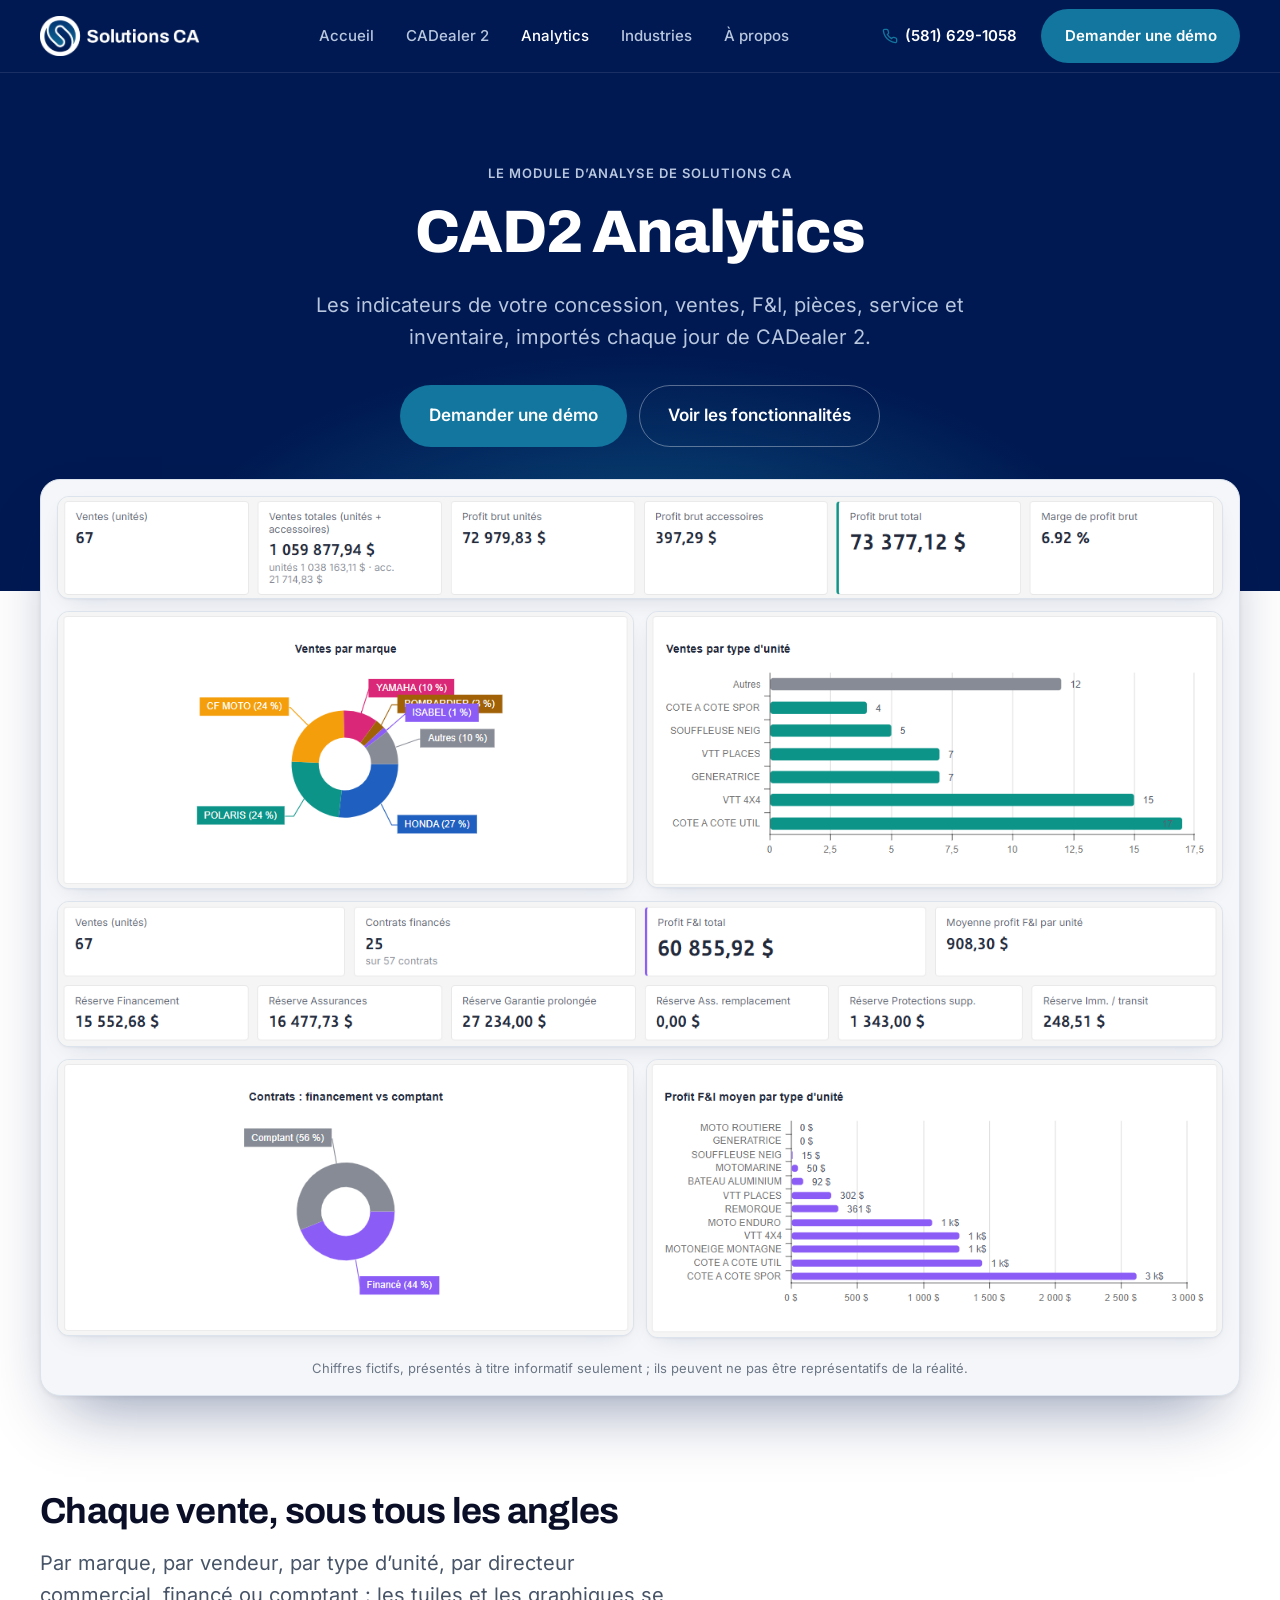
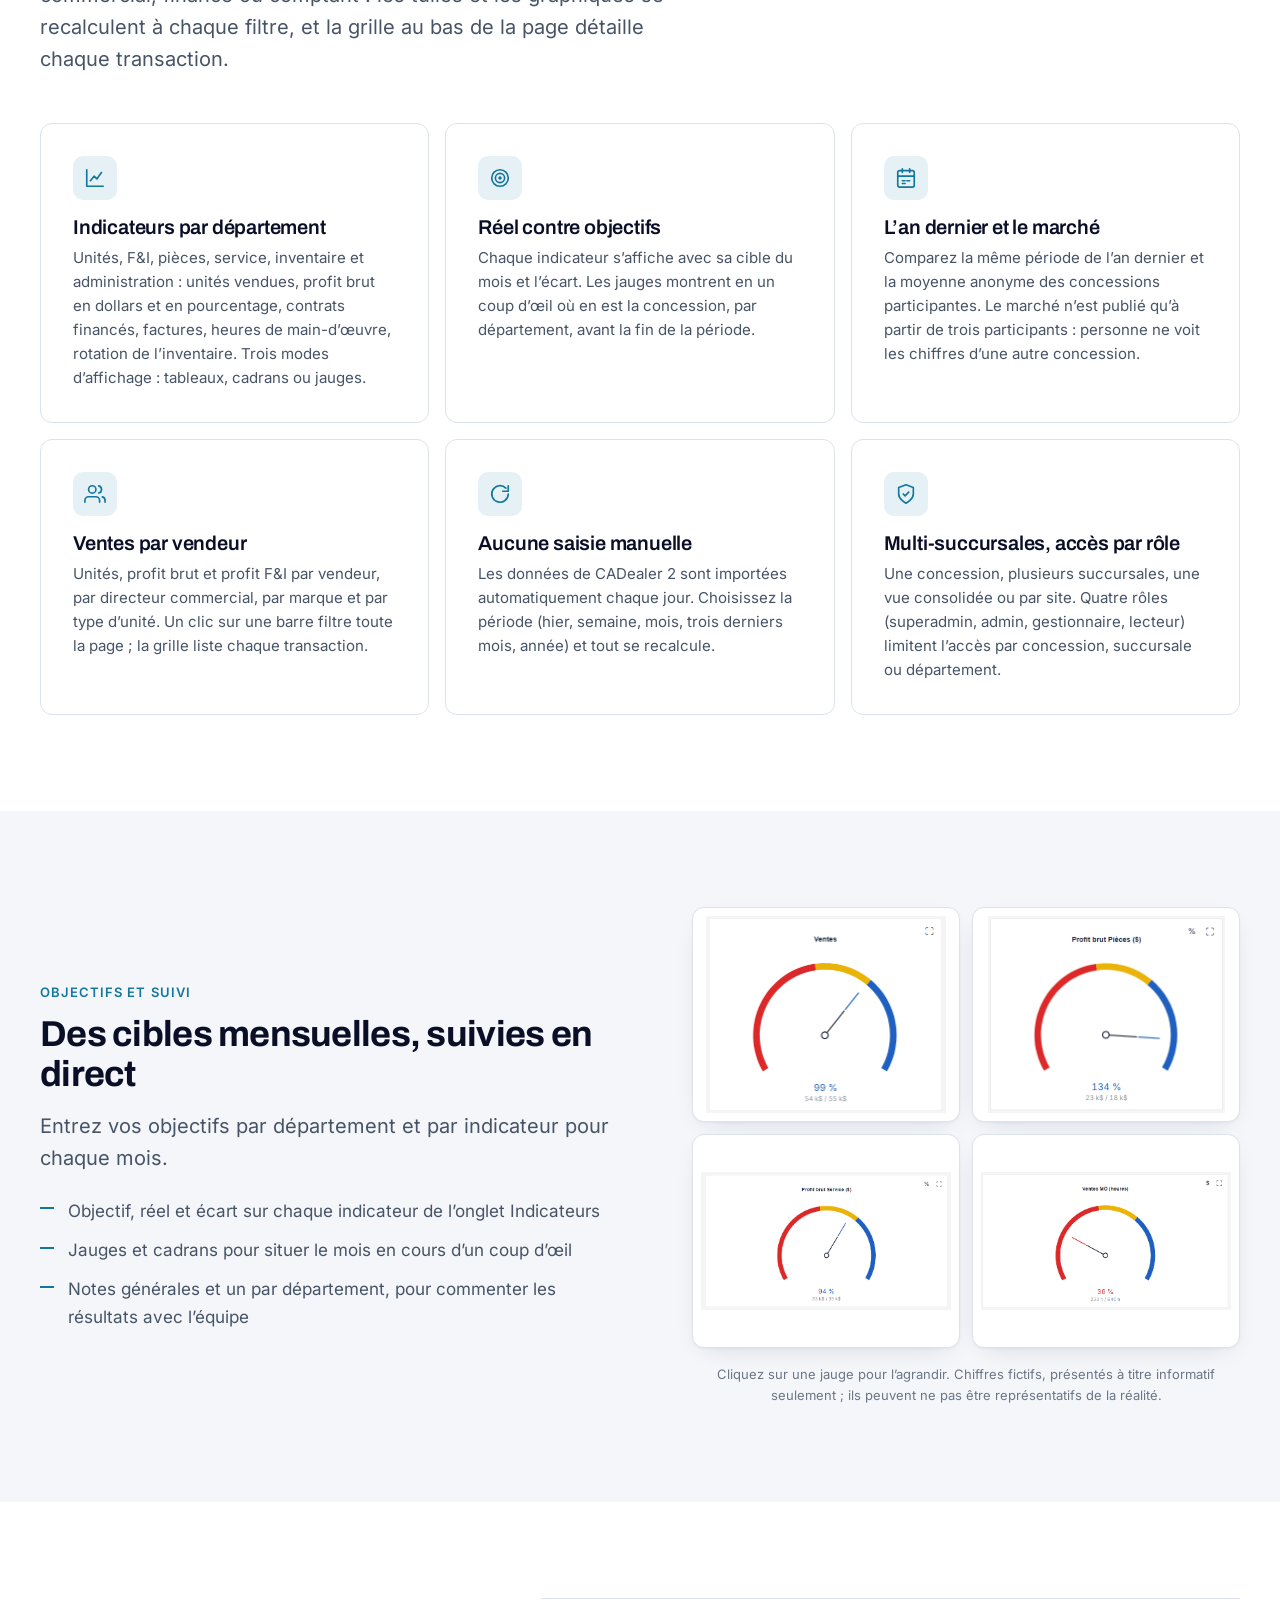
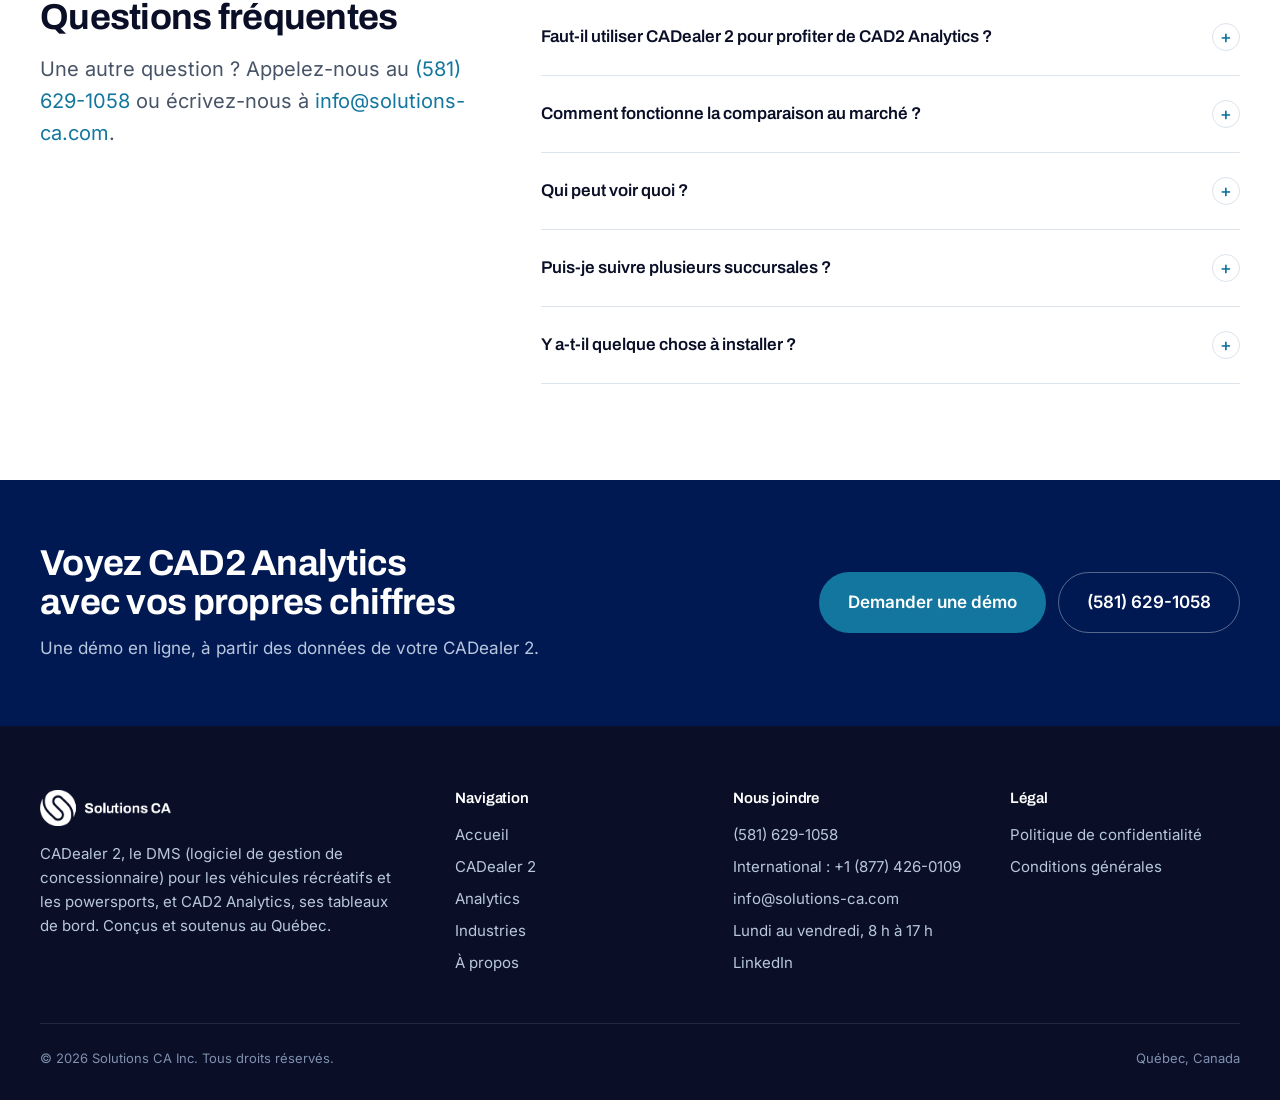
==== commit c250f4fe: "Analytics : textes de la section Objectifs raccourcis Co-Authored-By: Claude Fable 5.1 <noreply@anth" ====
--- a/analytics.html
+++ b/analytics.html
@@ -146,11 +146,11 @@
       <div class="industry-body">
         <p class="industry-kicker">Objectifs et suivi</p>
         <h2>Des cibles mensuelles, suivies en direct</h2>
-        <p class="lede">Entrez vos objectifs par département et par indicateur pour chaque mois. L’enregistrement est automatique, le graphique se met à jour pendant la saisie, et une grille se copie vers une autre période ou une autre succursale.</p>
+        <p class="lede">Entrez vos objectifs par département et par indicateur pour chaque mois.</p>
         <ul class="industry-points">
           <li>Objectif, réel et écart sur chaque indicateur de l’onglet Indicateurs</li>
           <li>Jauges et cadrans pour situer le mois en cours d’un coup d’œil</li>
-          <li>Notes par canal, Général et un par département, pour commenter les résultats avec l’équipe</li>
+          <li>Notes générales et un par département, pour commenter les résultats avec l’équipe</li>
         </ul>
       </div>
     </div>
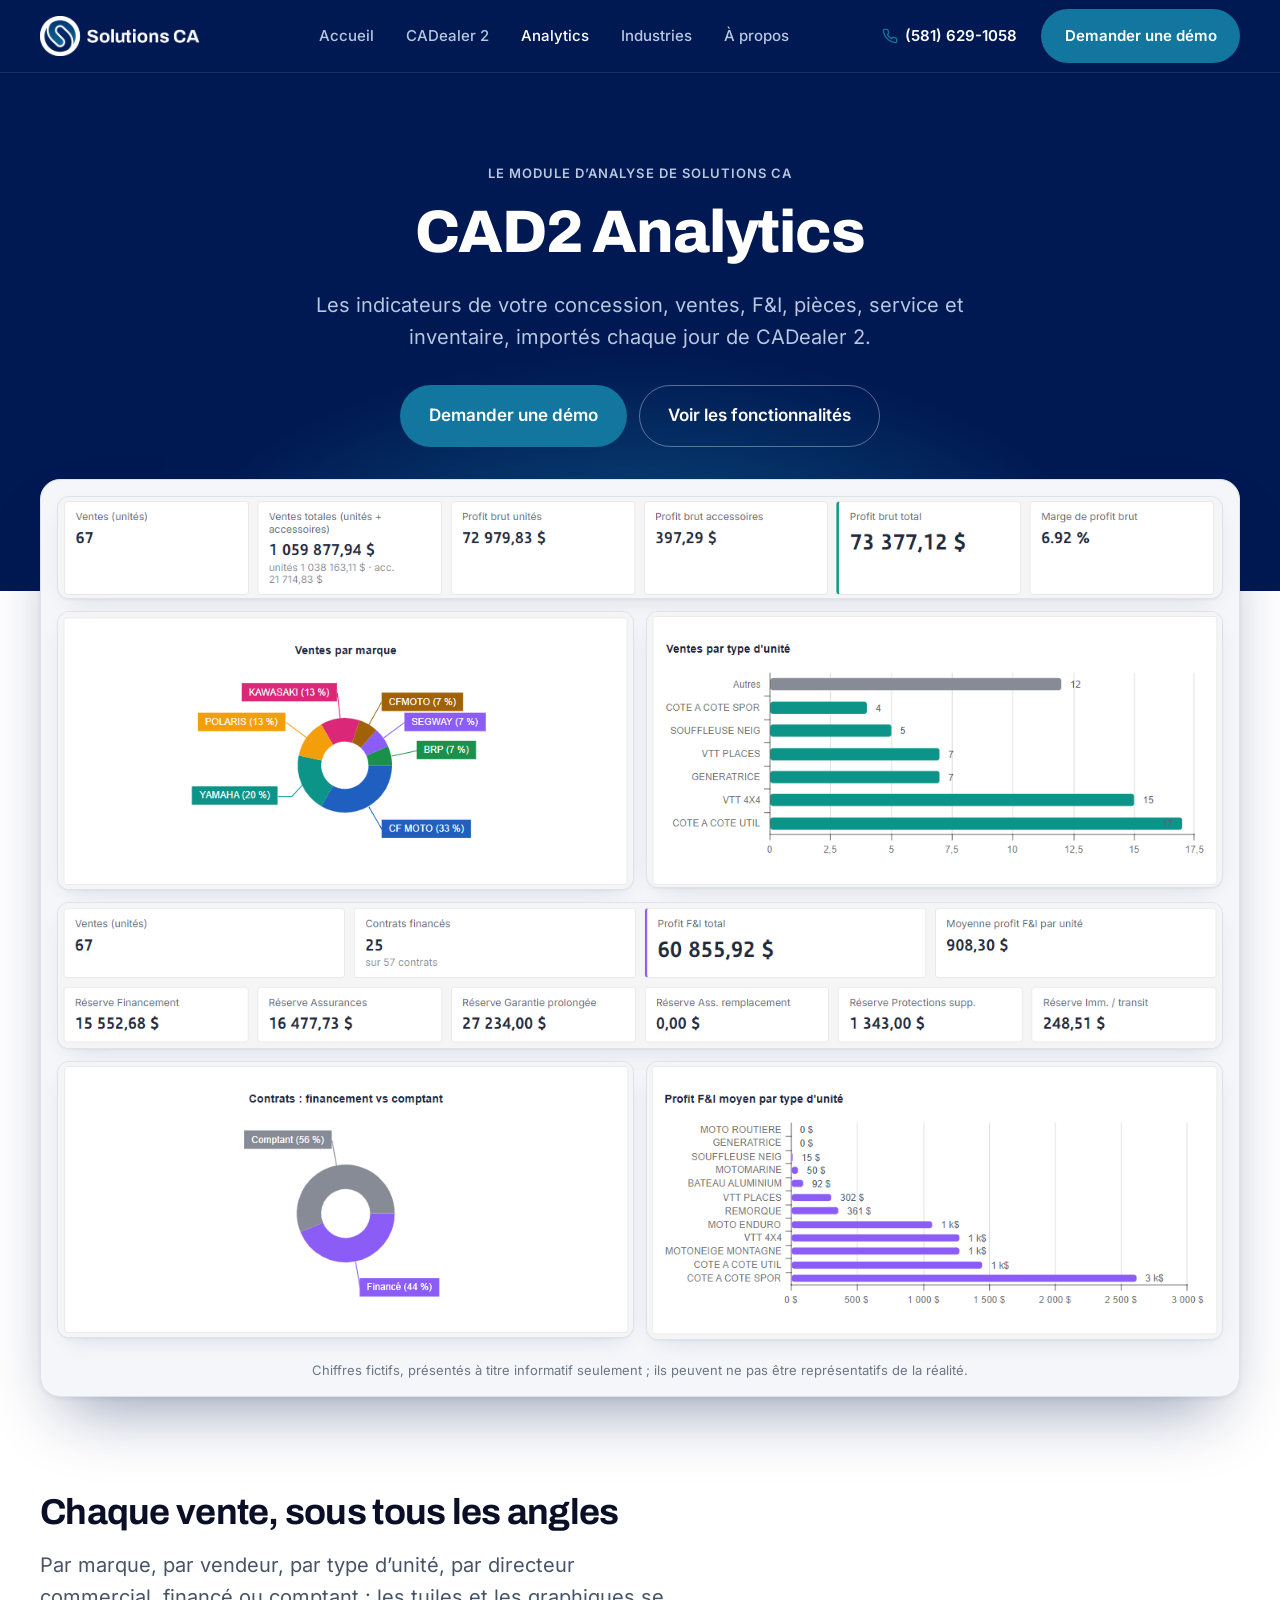
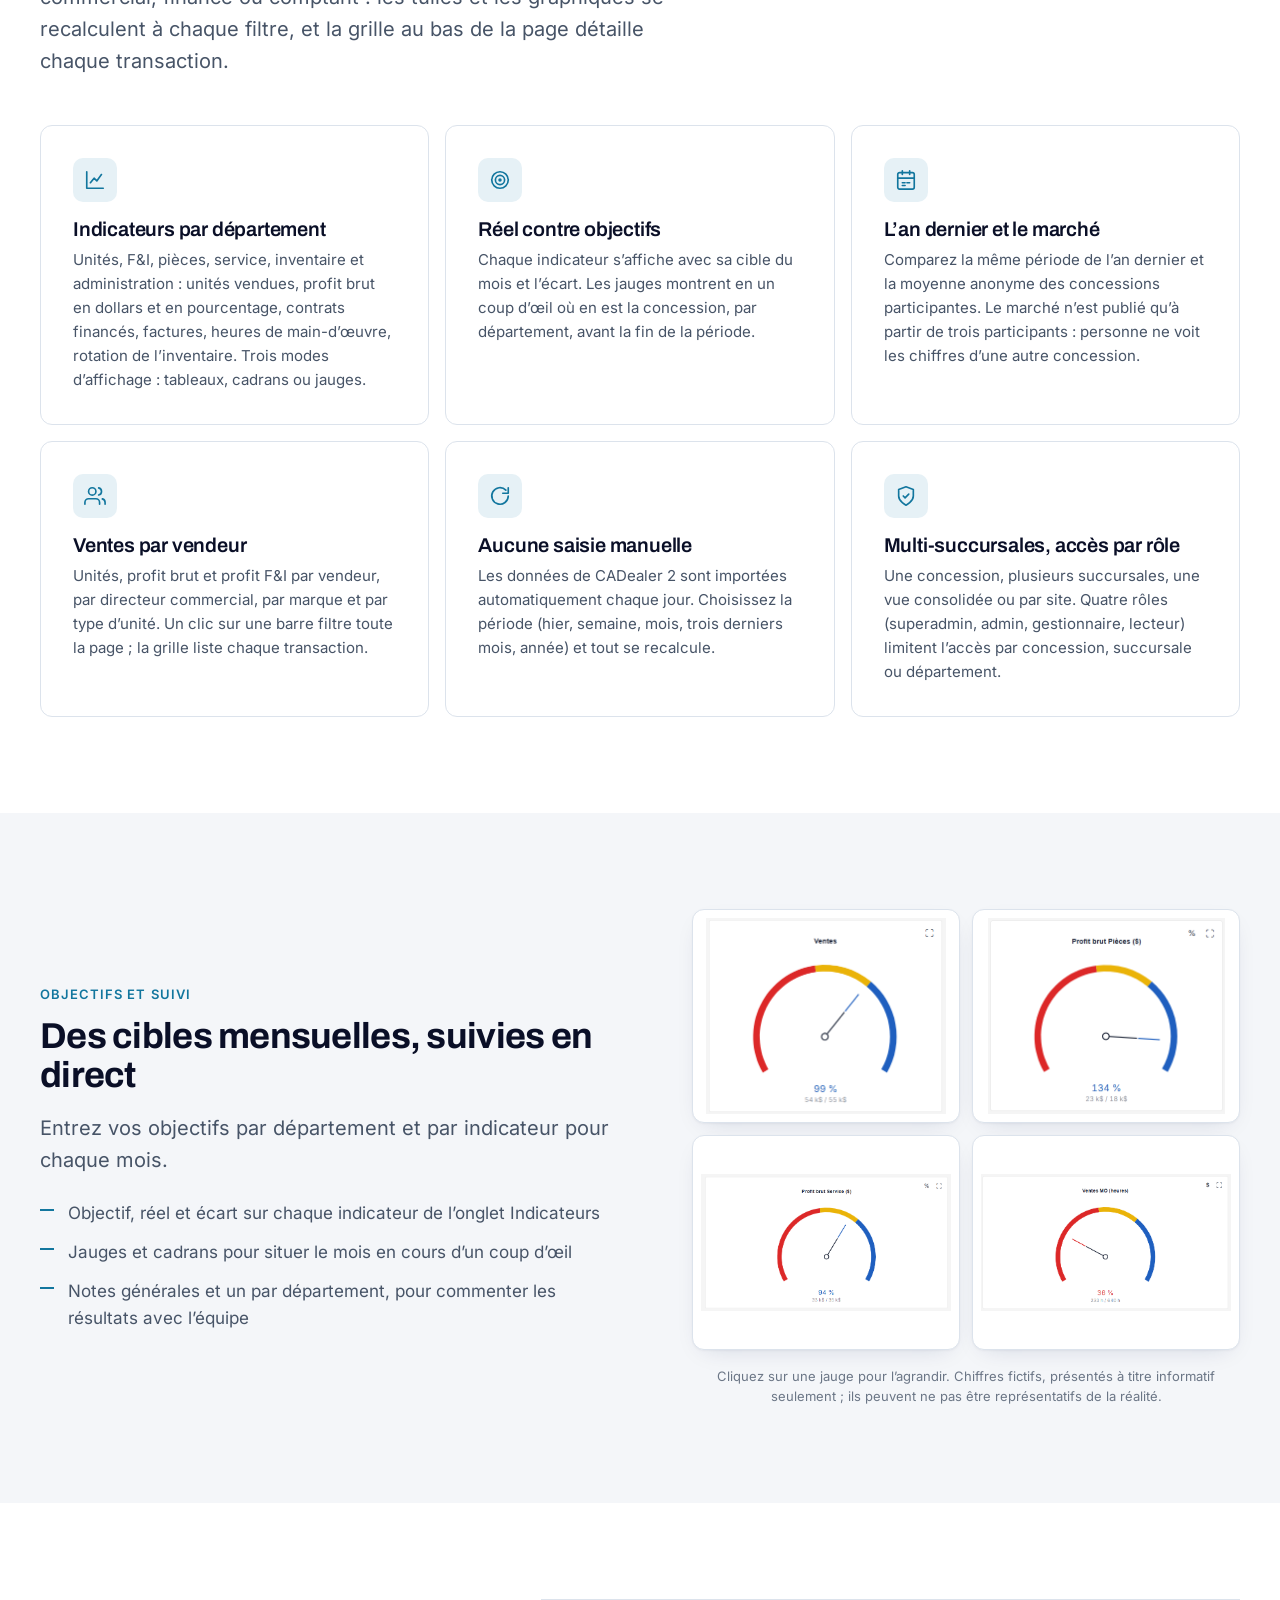
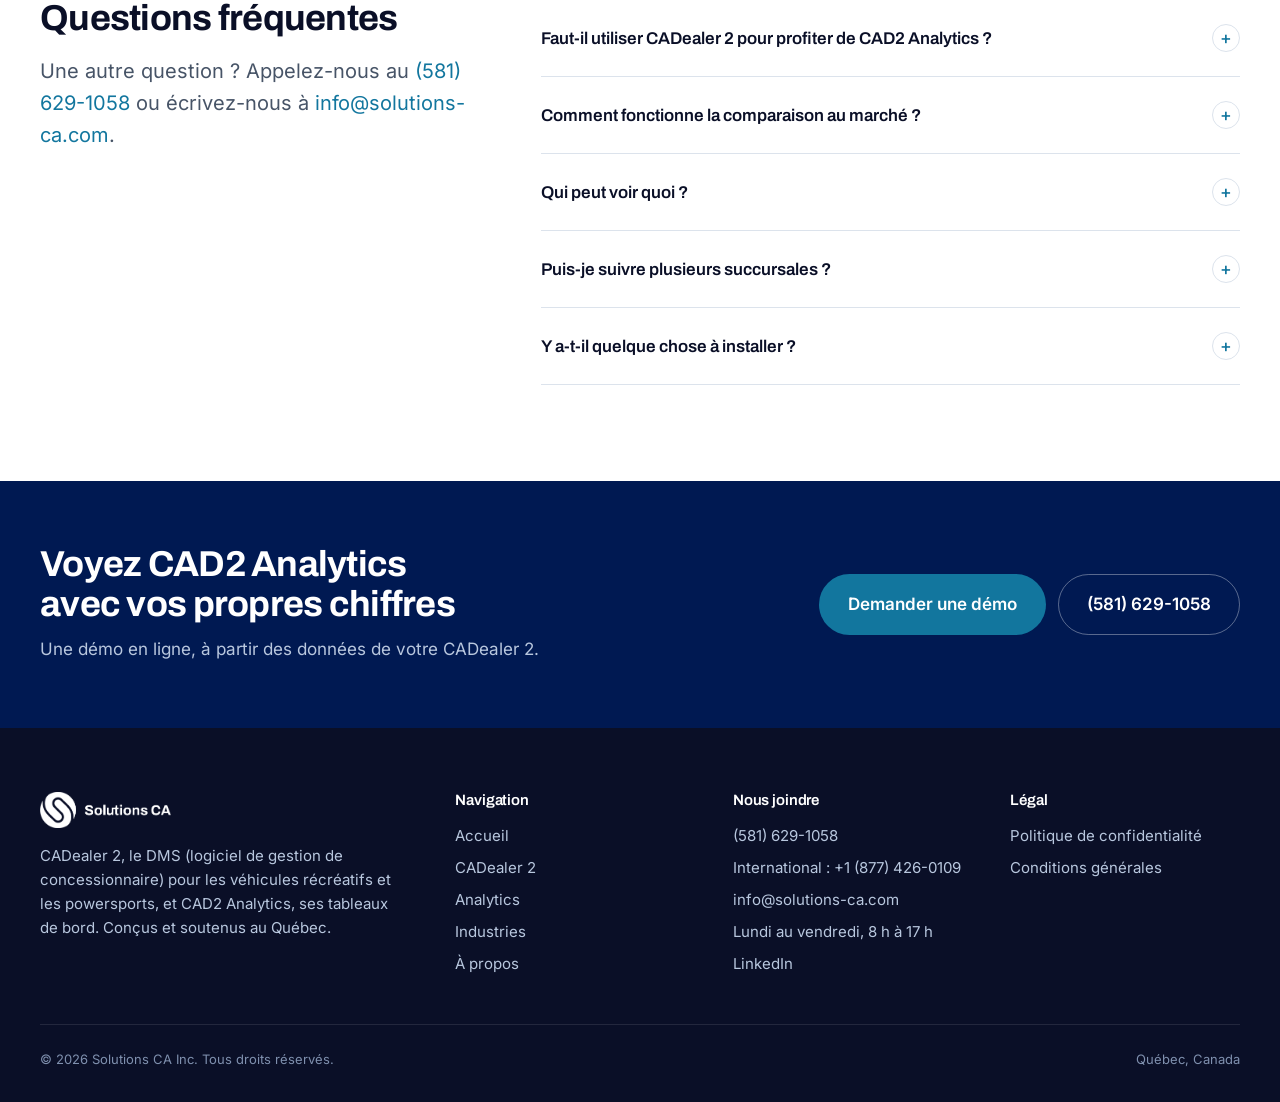
==== commit d4b142a2: "Analytics : nouvelle capture Ventes par marque, jauges ouvertes à taille réelle - images/analytics/v" ====
--- a/analytics.html
+++ b/analytics.html
@@ -79,7 +79,7 @@
     <figure class="product-shot shot-mosaic">
       <img class="shot-wide" src="/images/analytics/tuiles-unites.png" alt="Tuiles du département Unités dans CAD2 Analytics : ventes, ventes totales, profit brut unités, profit brut accessoires, profit brut total et marge de profit brut" width="1452" height="127">
       <div class="shot-row">
-        <img src="/images/analytics/ventes-par-marque.png" alt="Graphique en anneau des ventes par marque" width="723" height="346">
+        <img src="/images/analytics/ventes-par-marque.png" alt="Graphique en anneau des ventes par marque" width="723" height="348">
         <img src="/images/analytics/ventes-par-type.png" alt="Graphique à barres des ventes par type d’unité" width="722" height="345">
         <img class="shot-wide" src="/images/analytics/tuiles-fi.png" alt="Tuiles du département F&I dans CAD2 Analytics : ventes, contrats financés, profit F&I total, moyenne par unité et les six réserves" width="1448" height="180" loading="lazy">
         <img src="/images/analytics/financement-vs-comptant.png" alt="Graphique en anneau des contrats financés et comptant" width="723" height="346">
